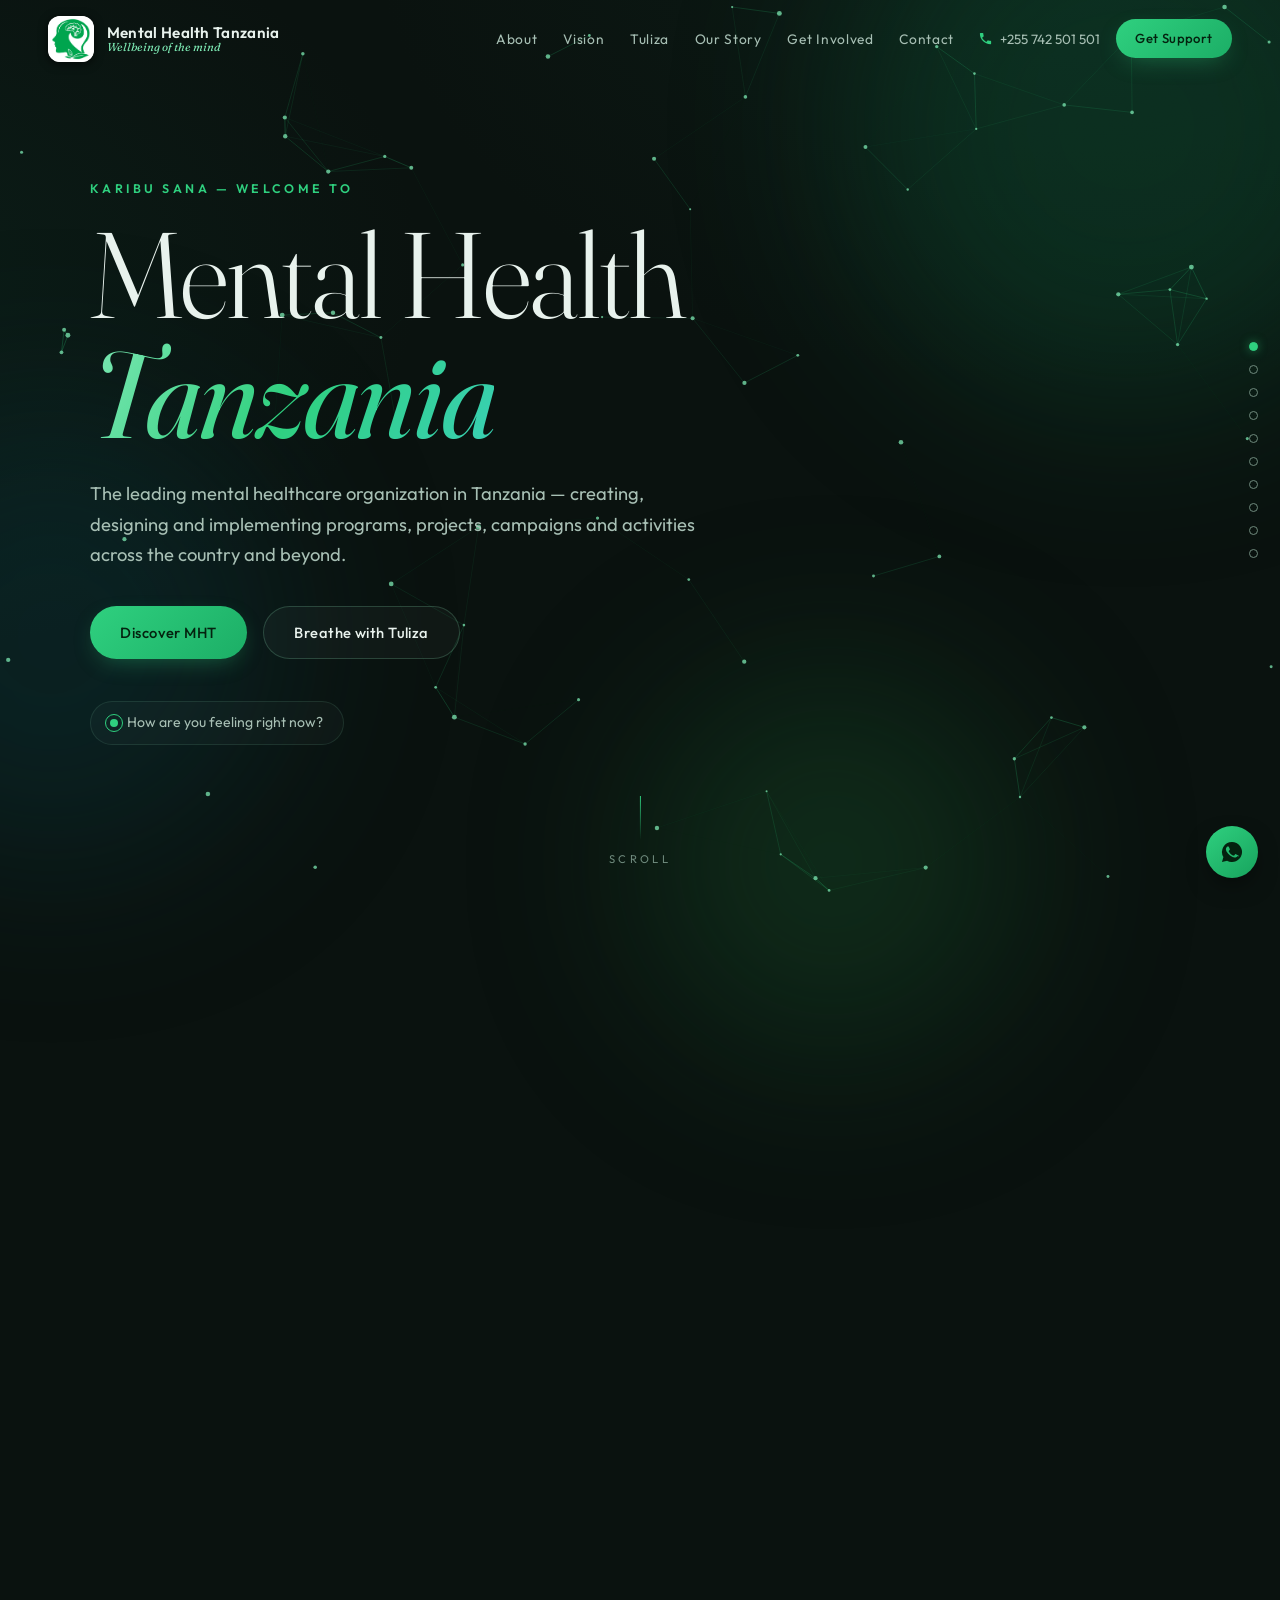
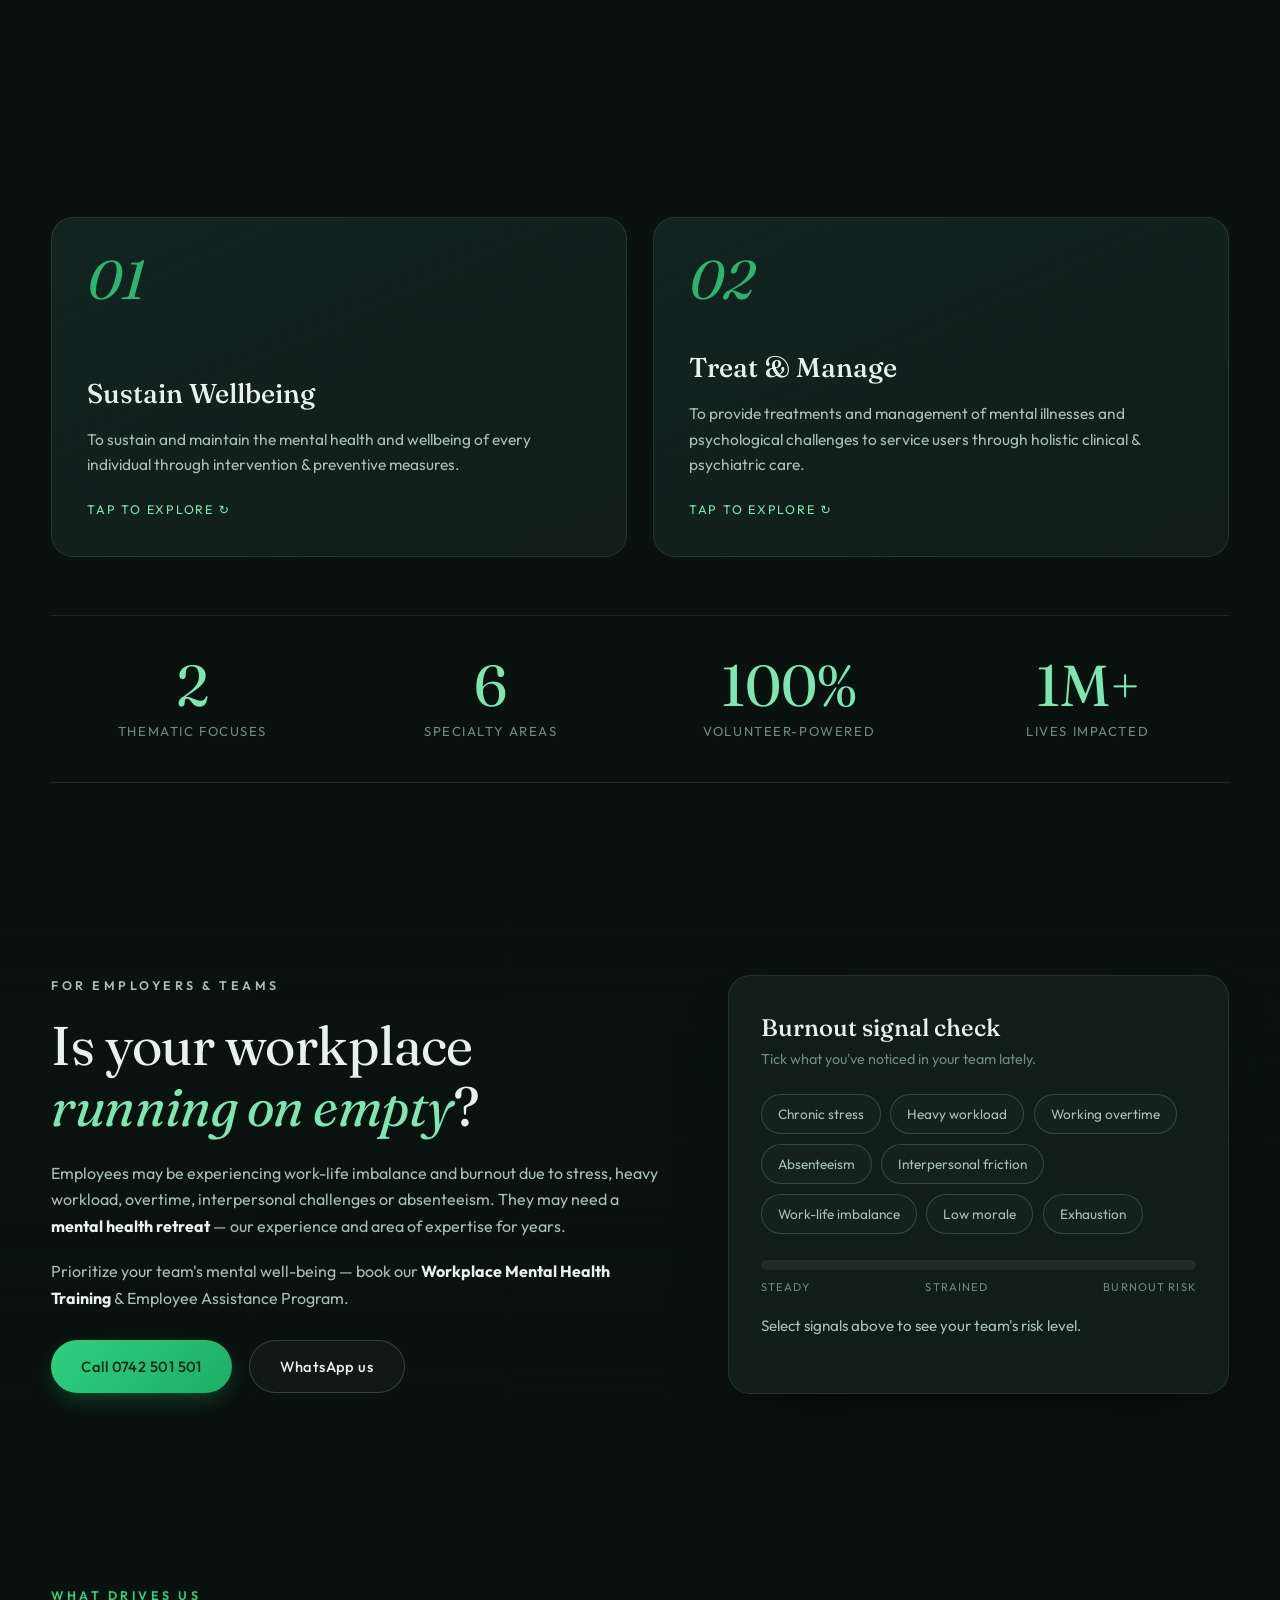
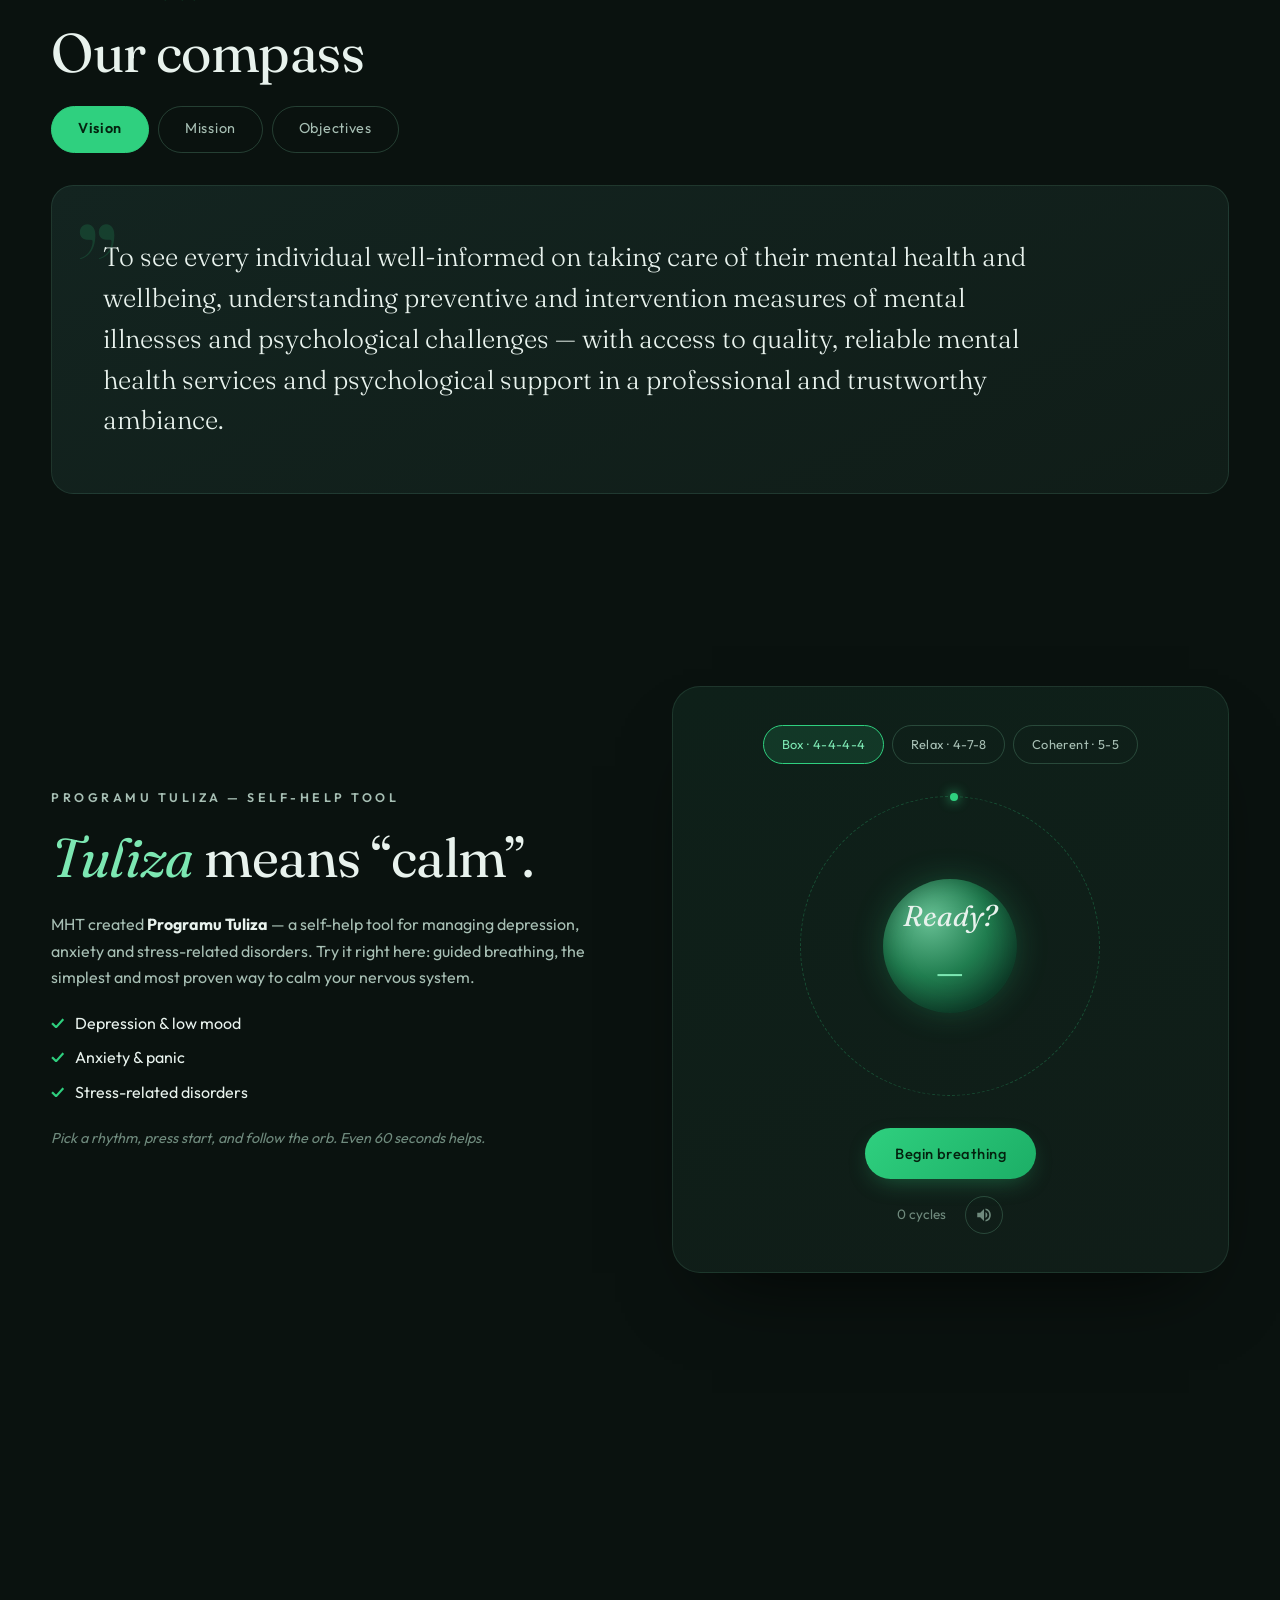
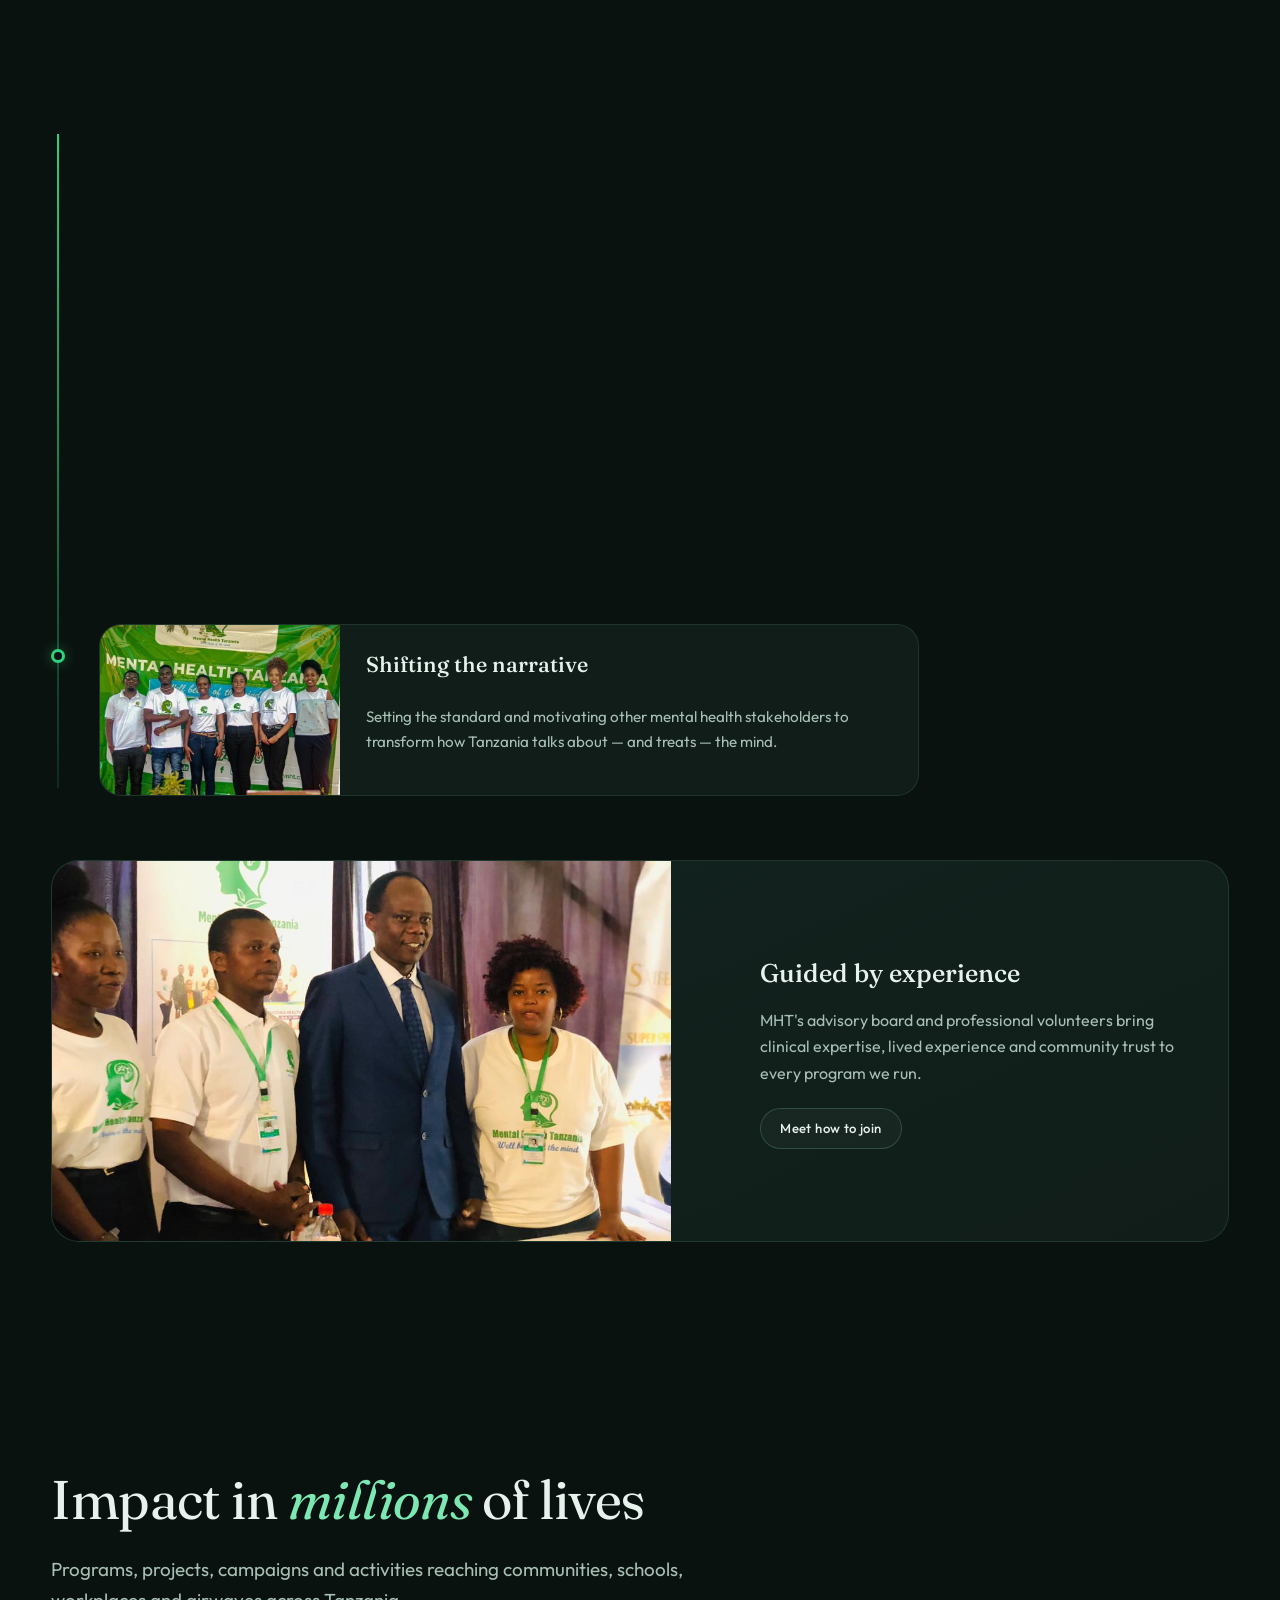
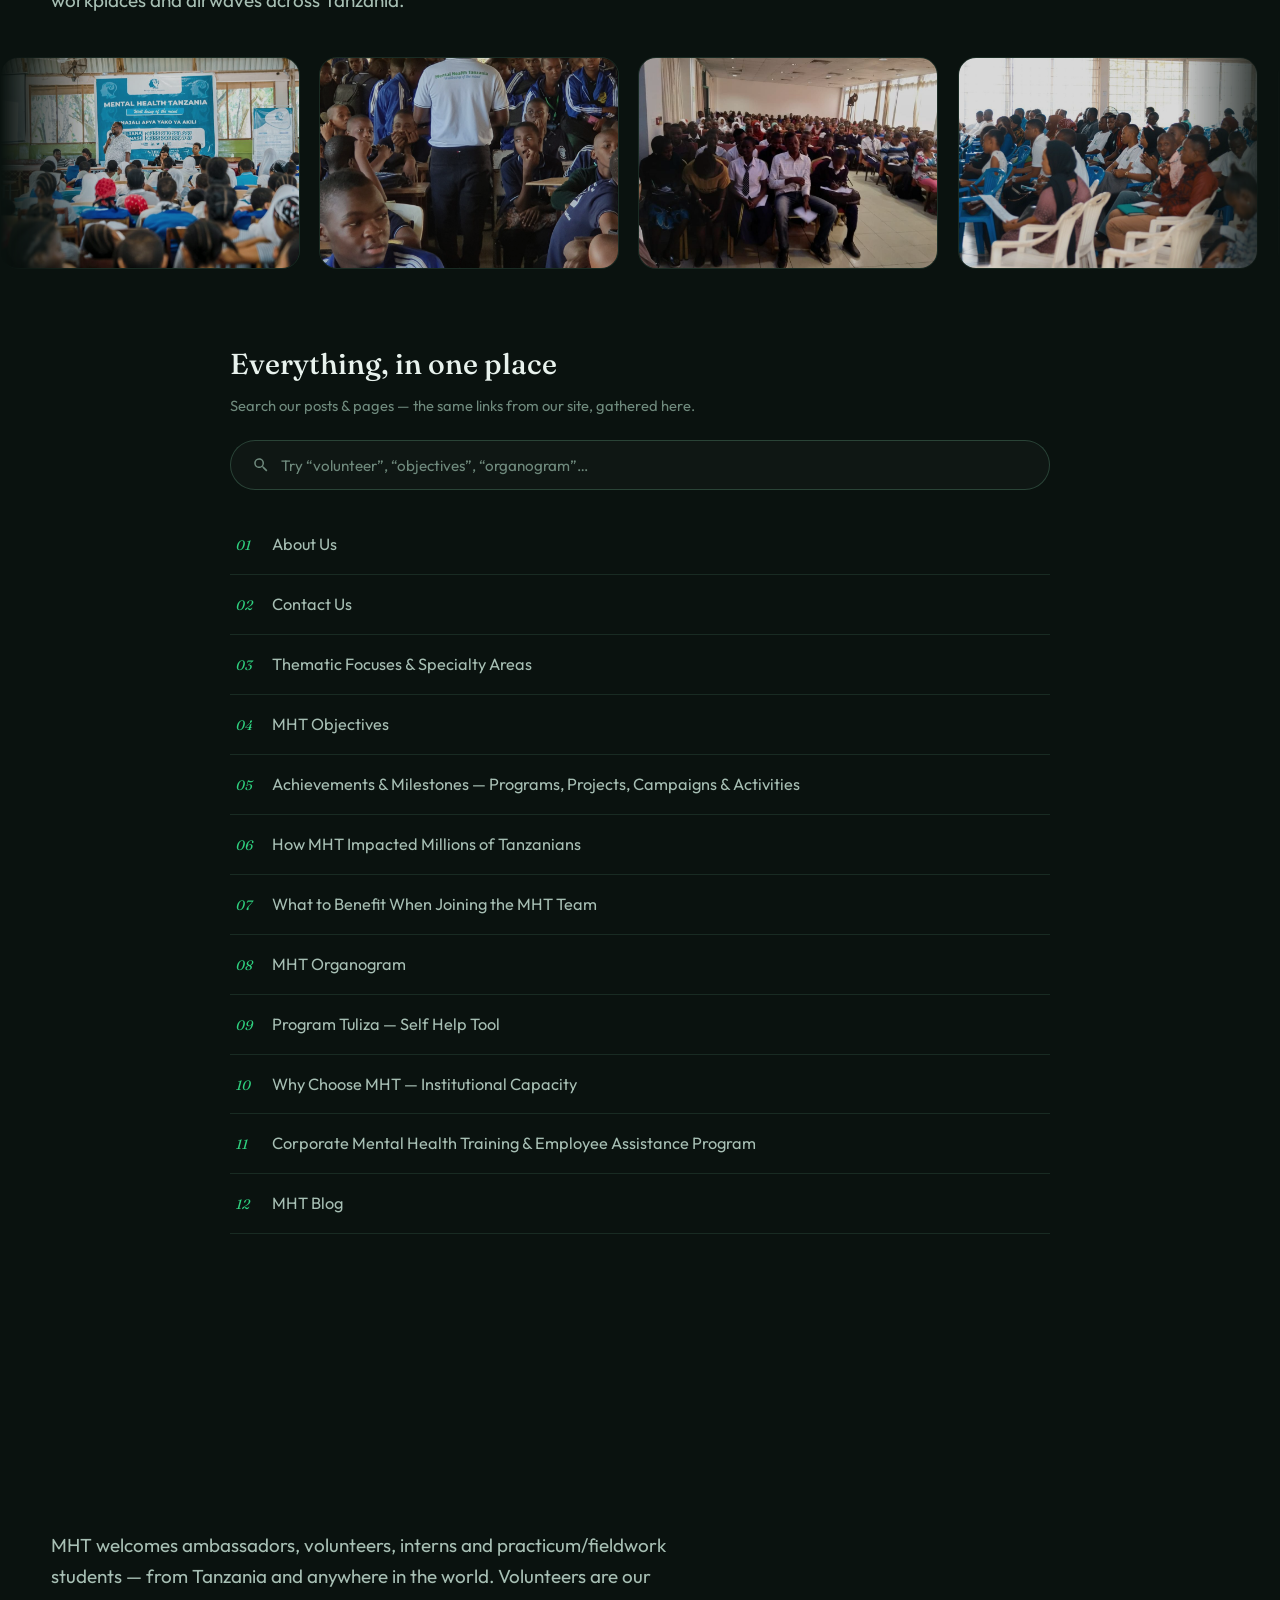
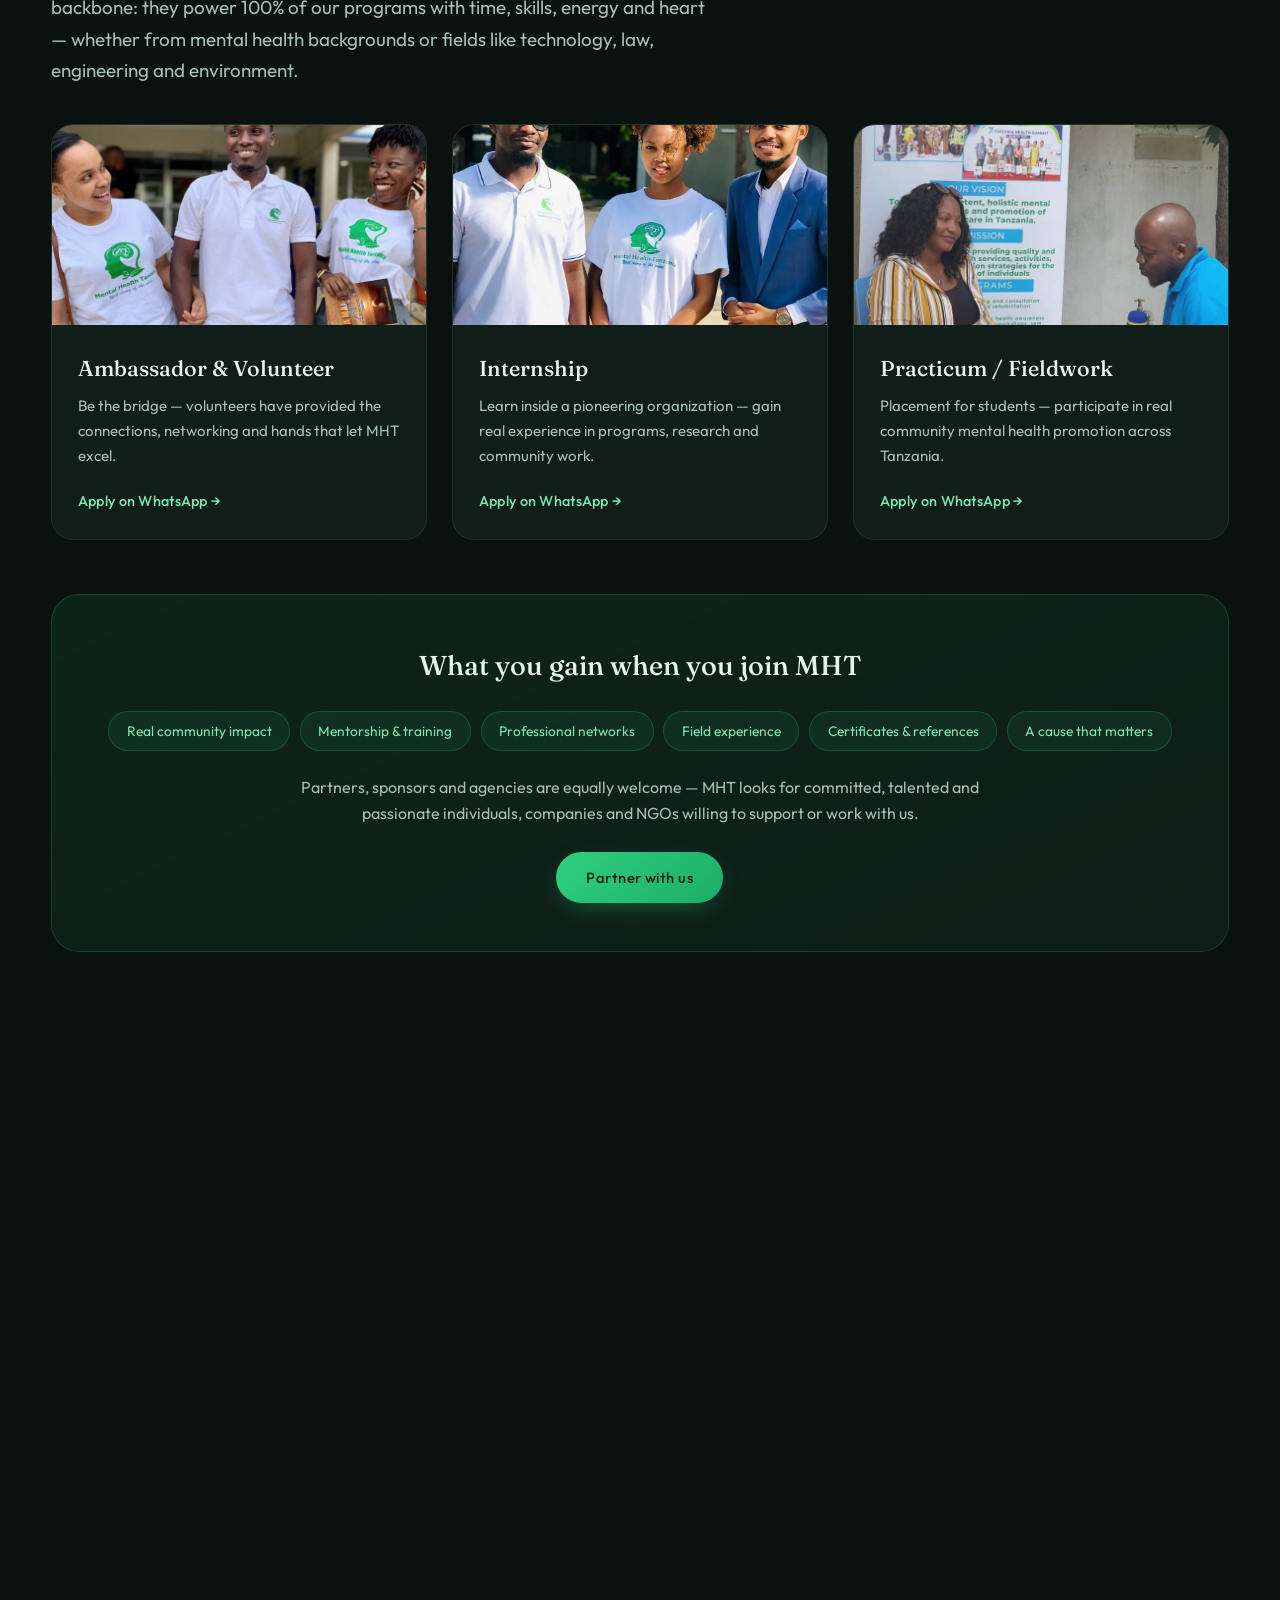
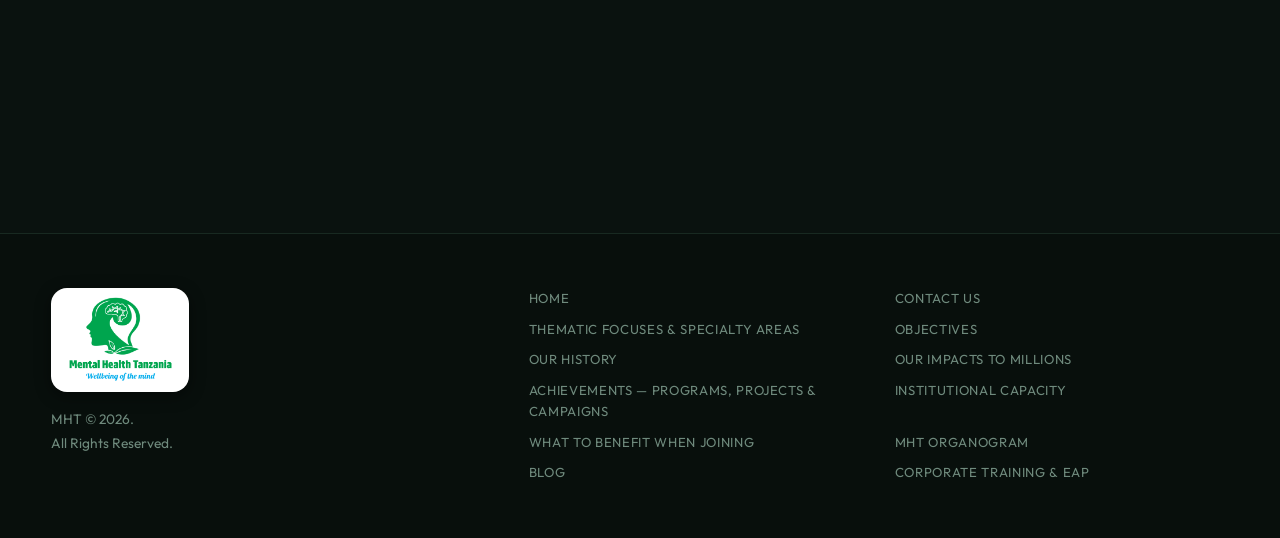
==== index.html @ eae08110 "Interactive remake of Mental Health Tanzania website Rebuilt from the mht.care homepage PDF as a dar" ====
<!DOCTYPE html>
<html lang="en">
<head>
<meta charset="UTF-8" />
<meta name="viewport" content="width=device-width, initial-scale=1.0" />
<title>Mental Health Tanzania — Wellbeing of the Mind</title>
<meta name="description" content="Mental Health Tanzania (MHT) — the leading mental healthcare organization in Tanzania. Advocacy, psychoeducation, clinical & tele-mental health services, and Programu Tuliza." />
<link rel="icon" type="image/png" href="assets/logo-dark.png" />
<link rel="preconnect" href="https://fonts.googleapis.com" />
<link rel="preconnect" href="https://fonts.gstatic.com" crossorigin />
<link href="https://fonts.googleapis.com/css2?family=Fraunces:ital,opsz,wght@0,9..144,300;0,9..144,400;0,9..144,500;0,9..144,600;1,9..144,400&family=Outfit:wght@300;400;500;600;700&display=swap" rel="stylesheet" />
<link rel="stylesheet" href="styles.css" />
</head>
<body>

<!-- ambient background -->
<div class="ambient" aria-hidden="true">
  <div class="blob b1"></div>
  <div class="blob b2"></div>
  <div class="blob b3"></div>
  <div class="grain"></div>
</div>

<!-- scroll progress -->
<div class="progress-rail" aria-hidden="true"><span id="progressBar"></span></div>

<!-- journey dots -->
<nav class="journey" aria-label="Section journey">
  <a href="#home" data-label="Home"></a>
  <a href="#feel" data-label="Check in"></a>
  <a href="#about" data-label="Who we are"></a>
  <a href="#workplace" data-label="Workplace"></a>
  <a href="#vmo" data-label="Vision"></a>
  <a href="#tuliza" data-label="Tuliza"></a>
  <a href="#story" data-label="Our story"></a>
  <a href="#impact" data-label="Impact"></a>
  <a href="#join" data-label="Join us"></a>
  <a href="#contact" data-label="Contact"></a>
</nav>

<!-- header -->
<header class="site-head" id="siteHead">
  <a class="brand" href="#home" aria-label="Mental Health Tanzania home">
    <img class="logo-badge" src="assets/logo-icon.png" alt="Mental Health Tanzania logo" />
    <span class="brand-txt">
      <strong>Mental Health Tanzania</strong>
      <em>Wellbeing of the mind</em>
    </span>
  </a>
  <nav class="main-nav" id="mainNav">
    <a href="#about">About</a>
    <a href="#vmo">Vision</a>
    <a href="#tuliza">Tuliza</a>
    <a href="#story">Our Story</a>
    <a href="#join">Get Involved</a>
    <a href="#contact">Contact</a>
  </nav>
  <div class="head-ctas">
    <a class="head-phone" href="tel:+255742501501">
      <svg viewBox="0 0 24 24"><path d="M6.6 10.8c1.4 2.8 3.8 5.1 6.6 6.6l2.2-2.2c.3-.3.7-.4 1-.2 1.1.4 2.3.6 3.6.6.6 0 1 .4 1 1V20c0 .6-.4 1-1 1C10.6 21 3 13.4 3 4c0-.6.4-1 1-1h3.5c.6 0 1 .4 1 1 0 1.2.2 2.4.6 3.6.1.3 0 .7-.2 1l-2.3 2.2z"/></svg>
      +255 742 501 501
    </a>
    <a class="btn btn-solid btn-sm" href="#contact">Get Support</a>
    <button class="burger" id="burger" aria-label="Menu" aria-expanded="false"><span></span><span></span><span></span></button>
  </div>
</header>

<main id="main">

<!-- ============ HERO ============ -->
<section class="hero" id="home">
  <canvas id="neuro" aria-hidden="true"></canvas>
  <div class="hero-inner">
    <p class="eyebrow reveal">Karibu sana — welcome to</p>
    <h1 class="hero-title">
      <span class="line"><span>Mental Health</span></span>
      <span class="line"><span class="accent">Tanzania</span></span>
    </h1>
    <p class="hero-sub reveal">The leading mental healthcare organization in Tanzania — creating, designing
      and implementing programs, projects, campaigns and activities across the country and beyond.</p>
    <div class="hero-ctas reveal">
      <a href="#about" class="btn btn-solid" data-magnet>Discover MHT</a>
      <a href="#tuliza" class="btn btn-ghost" data-magnet>Breathe with Tuliza</a>
    </div>
    <a class="mood-prompt reveal" href="#feel">
      <span class="pulse-dot"></span> How are you feeling right now?
    </a>
  </div>
  <div class="hero-scroll" aria-hidden="true"><span></span>scroll</div>
</section>

<!-- ============ MOOD CHECK-IN ============ -->
<section class="feel" id="feel">
  <div class="wrap">
    <div class="feel-card reveal">
      <div class="feel-head">
        <h2 class="h-serif">A moment for <em>you</em></h2>
        <p>Before you explore — check in with yourself. It takes five seconds.</p>
      </div>
      <div class="moods" id="moods" role="group" aria-label="How are you feeling?">
        <button class="mood" data-mood="calm"      data-msg="Beautiful. Savour it — calm is worth noticing."><i>◍</i><span>Calm</span></button>
        <button class="mood" data-mood="hopeful"   data-msg="Hold onto that. Hope is a powerful medicine."><i>☀</i><span>Hopeful</span></button>
        <button class="mood" data-mood="tired"     data-msg="Rest is not a luxury. Be gentle with yourself today."><i>☾</i><span>Tired</span></button>
        <button class="mood" data-mood="anxious"   data-msg="That's okay. Try a slow breath with Tuliza below — it genuinely helps."><i>〜</i><span>Anxious</span></button>
        <button class="mood" data-mood="stressed"  data-msg="You carry a lot. A one-minute Tuliza pause can lighten it."><i>⚡</i><span>Stressed</span></button>
        <button class="mood" data-mood="low"       data-msg="We're sorry it's heavy. You're not alone — MHT is a phone call away."><i>☂</i><span>Low</span></button>
      </div>
      <div class="feel-out" id="feelOut" aria-live="polite">
        <p class="feel-msg" id="feelMsg">Choose a word above that fits this moment.</p>
        <a href="#tuliza" class="btn btn-solid btn-sm hidden" id="feelBreathe">Begin a one-minute Tuliza breath</a>
        <a href="tel:+255742501501" class="btn btn-ghost btn-sm hidden" id="feelCall">Talk to someone now</a>
      </div>
    </div>
  </div>
</section>

<!-- ============ ABOUT / THEMATIC FOCUS ============ -->
<section class="about" id="about">
  <div class="wrap">
    <p class="eyebrow reveal">Who we are</p>
    <h2 class="h-serif reveal">What exactly is <em>MHT</em> all about?</h2>
    <p class="lead reveal">MHT is the leading mental healthcare organization in Tanzania for creating, designing and
      implementing programs, projects, campaigns and activities across the country and beyond — built on
      <strong>two thematic focuses</strong> and <strong>six specialty areas</strong>.</p>

    <div class="focus-grid">
      <article class="focus-card reveal" data-flip>
        <div class="fc-face fc-front">
          <span class="fc-num">01</span>
          <h3>Sustain Wellbeing</h3>
          <p>To sustain and maintain the mental health and wellbeing of every individual through
            intervention &amp; preventive measures.</p>
          <span class="fc-more">Tap to explore ↻</span>
        </div>
        <div class="fc-face fc-back">
          <h4>Prevention &amp; Promotion</h4>
          <ul>
            <li>Psychoeducation</li>
            <li>Mental health awareness &amp; advocacy</li>
            <li>Training &amp; mentorship</li>
            <li>Community psychological &amp; psychosocial support</li>
            <li>Mental health research</li>
          </ul>
        </div>
      </article>

      <article class="focus-card reveal" data-flip>
        <div class="fc-face fc-front">
          <span class="fc-num">02</span>
          <h3>Treat &amp; Manage</h3>
          <p>To provide treatments and management of mental illnesses and psychological challenges to
            service users through holistic clinical &amp; psychiatric care.</p>
          <span class="fc-more">Tap to explore ↻</span>
        </div>
        <div class="fc-face fc-back">
          <h4>Clinical &amp; Psychiatric Services</h4>
          <ul>
            <li>Screening, assessments &amp; diagnosis</li>
            <li>Psychotherapy</li>
            <li>Counselling &amp; guidance</li>
            <li>Tele-Mental Health Services</li>
          </ul>
        </div>
      </article>
    </div>

    <div class="stats reveal">
      <div class="stat"><span class="stat-n" data-count="2">0</span><span class="stat-l">Thematic focuses</span></div>
      <div class="stat"><span class="stat-n" data-count="6">0</span><span class="stat-l">Specialty areas</span></div>
      <div class="stat"><span class="stat-n" data-count="100" data-suffix="%">0</span><span class="stat-l">Volunteer-powered</span></div>
      <div class="stat"><span class="stat-n" data-count="1000000" data-compact="1">0</span><span class="stat-l">Lives impacted</span></div>
    </div>
  </div>
</section>

<!-- ============ WORKPLACE / BURNOUT CHECKER ============ -->
<section class="workplace" id="workplace">
  <div class="wrap">
    <div class="wp-grid">
      <div class="wp-copy">
        <p class="eyebrow reveal">For employers &amp; teams</p>
        <h2 class="h-serif reveal">Is your workplace <em>running on empty</em>?</h2>
        <p class="reveal">Employees may be experiencing work-life imbalance and burnout due to stress, heavy
          workload, overtime, interpersonal challenges or absenteeism. They may need a
          <strong>mental health retreat</strong> — our experience and area of expertise for years.</p>
        <p class="reveal">Prioritize your team's mental well-being — book our
          <strong>Workplace Mental Health Training</strong> &amp; Employee Assistance Program.</p>
        <div class="reveal wp-ctas">
          <a class="btn btn-solid" href="tel:+255742501501" data-magnet>Call 0742 501 501</a>
          <a class="btn btn-ghost" href="https://wa.me/255742501501" target="_blank" rel="noopener" data-magnet>WhatsApp us</a>
        </div>
      </div>

      <div class="wp-tool reveal">
        <h3>Burnout signal check</h3>
        <p class="wp-tool-sub">Tick what you've noticed in your team lately.</p>
        <div class="signals" id="signals">
          <button data-w="2">Chronic stress</button>
          <button data-w="2">Heavy workload</button>
          <button data-w="2">Working overtime</button>
          <button data-w="1">Absenteeism</button>
          <button data-w="1">Interpersonal friction</button>
          <button data-w="2">Work-life imbalance</button>
          <button data-w="1">Low morale</button>
          <button data-w="1">Exhaustion</button>
        </div>
        <div class="gauge">
          <div class="gauge-track"><div class="gauge-fill" id="gaugeFill"></div></div>
          <div class="gauge-labels"><span>Steady</span><span>Strained</span><span>Burnout risk</span></div>
        </div>
        <p class="gauge-out" id="gaugeOut">Select signals above to see your team's risk level.</p>
      </div>
    </div>
  </div>
</section>

<!-- ============ VISION / MISSION / OBJECTIVES ============ -->
<section class="vmo" id="vmo">
  <div class="wrap">
    <p class="eyebrow reveal">What drives us</p>
    <h2 class="h-serif reveal">Our compass</h2>
    <div class="vmo-tabs reveal" role="tablist" aria-label="Vision Mission Objectives">
      <button class="vmo-tab active" role="tab" aria-selected="true" data-tab="vision">Vision</button>
      <button class="vmo-tab" role="tab" aria-selected="false" data-tab="mission">Mission</button>
      <button class="vmo-tab" role="tab" aria-selected="false" data-tab="objectives">Objectives</button>
    </div>
    <div class="vmo-stage reveal">
      <div class="vmo-panel active" id="panel-vision" role="tabpanel">
        <span class="vmo-mark">”</span>
        <p>To see every individual well-informed on taking care of their mental health and wellbeing,
          understanding preventive and intervention measures of mental illnesses and psychological
          challenges — with access to quality, reliable mental health services and psychological support
          in a professional and trustworthy ambiance.</p>
      </div>
      <div class="vmo-panel" id="panel-mission" role="tabpanel" hidden>
        <span class="vmo-mark">”</span>
        <p>To sustain mental health and wellbeing of individuals through intervention and preventive
          measures — psychoeducation, mental health awareness, community psychological &amp; psychosocial
          support, research programs, training, advocating, promoting and supporting mental healthcare
          systems — while addressing mental illnesses through clinical and psychiatric services.</p>
      </div>
      <div class="vmo-panel" id="panel-objectives" role="tabpanel" hidden>
        <span class="vmo-mark">”</span>
        <p>We're always aiming at impact: advancing psychoeducation and awareness, building capacity through
          training and mentorship, expanding community psychosocial support, driving mental health
          research, and delivering screening, psychotherapy, counselling and Tele-Mental Health services
          to every Tanzanian who needs them.</p>
      </div>
    </div>
  </div>
</section>

<!-- ============ PROGRAM TULIZA ============ -->
<section class="tuliza" id="tuliza">
  <div class="wrap">
    <div class="tz-grid">
      <div class="tz-copy">
        <p class="eyebrow reveal">Programu Tuliza — self-help tool</p>
        <h2 class="h-serif reveal"><em>Tuliza</em> means “calm”.</h2>
        <p class="reveal">MHT created <strong>Programu Tuliza</strong> — a self-help tool for managing depression,
          anxiety and stress-related disorders. Try it right here: guided breathing, the simplest and most
          proven way to calm your nervous system.</p>
        <ul class="tz-points reveal">
          <li>Depression &amp; low mood</li>
          <li>Anxiety &amp; panic</li>
          <li>Stress-related disorders</li>
        </ul>
        <p class="tz-note reveal">Pick a rhythm, press start, and follow the orb. Even 60 seconds helps.</p>
      </div>

      <div class="tz-tool reveal" id="tzTool">
        <div class="tz-techniques" role="group" aria-label="Breathing technique">
          <button class="tz-tech active" data-tech="box"      data-seq="4,4,4,4" data-labels="Inhale,Hold,Exhale,Hold">Box · 4-4-4-4</button>
          <button class="tz-tech" data-tech="relax"   data-seq="4,7,8"   data-labels="Inhale,Hold,Exhale">Relax · 4-7-8</button>
          <button class="tz-tech" data-tech="coherent" data-seq="5,5"     data-labels="Inhale,Exhale">Coherent · 5-5</button>
        </div>
        <div class="tz-stage">
          <div class="tz-orb-wrap">
            <div class="tz-ring"></div>
            <div class="tz-orb" id="tzOrb"></div>
            <div class="tz-center">
              <span class="tz-phase" id="tzPhase">Ready?</span>
              <span class="tz-count" id="tzCount">—</span>
            </div>
          </div>
        </div>
        <div class="tz-controls">
          <button class="btn btn-solid" id="tzToggle">Begin breathing</button>
          <div class="tz-meta">
            <span id="tzCycles">0 cycles</span>
            <button class="tz-sound" id="tzSound" aria-pressed="false" title="Soft chime">
              <svg viewBox="0 0 24 24" class="snd-off"><path d="M3 9v6h4l5 5V4L7 9H3zm13.5 3a4.5 4.5 0 0 0-2.5-4v8a4.5 4.5 0 0 0 2.5-4zM14 3.2v2.1a7 7 0 0 1 0 13.4v2.1a9 9 0 0 0 0-17.6z"/></svg>
            </button>
          </div>
        </div>
      </div>
    </div>
  </div>
</section>

<!-- ============ STORY / TIMELINE ============ -->
<section class="story" id="story">
  <div class="wrap">
    <p class="eyebrow reveal">Our history</p>
    <h2 class="h-serif reveal">The success story of <em>MHT</em></h2>
    <p class="lead reveal">Pioneering the advocacy for transformation of mental healthcare in Tanzania —
      proudly one of the first and longest-standing mental health organizations in the country.</p>

    <div class="timeline" id="timeline">
      <div class="tl-item reveal">
        <div class="tl-dot"></div>
        <div class="tl-card">
          <img src="assets/advocacy-podium.jpg" alt="MHT advocate speaking at a podium" loading="lazy" />
          <h3>Frontline advocacy</h3>
          <p>Serving as a leading advocate — a frontline organization — for revolutionizing mental health
            services across the country.</p>
        </div>
      </div>
      <div class="tl-item reveal">
        <div class="tl-dot"></div>
        <div class="tl-card">
          <img src="assets/press.jpg" alt="MHT press interview with media microphones" loading="lazy" />
          <h3>A national voice</h3>
          <p>Inspiring, influencing and acting as a role model to hundreds of agencies, NGOs, government
            bodies and hundreds of thousands of individuals championing mental health advocacy.</p>
        </div>
      </div>
      <div class="tl-item reveal">
        <div class="tl-dot"></div>
        <div class="tl-card">
          <img src="assets/team-banner.jpg" alt="MHT team posing in front of a Mental Health Tanzania banner" loading="lazy" />
          <h3>Shifting the narrative</h3>
          <p>Setting the standard and motivating other mental health stakeholders to transform how Tanzania
            talks about — and treats — the mind.</p>
        </div>
      </div>
    </div>

    <div class="board reveal">
      <img src="assets/board-meeting.jpg" alt="Advisory board members at Mental Health Tanzania" loading="lazy" />
      <div>
        <h3>Guided by experience</h3>
        <p>MHT's advisory board and professional volunteers bring clinical expertise, lived experience and
          community trust to every program we run.</p>
        <a href="#join" class="btn btn-ghost btn-sm">Meet how to join</a>
      </div>
    </div>
  </div>
</section>

<!-- ============ IMPACT GALLERY ============ -->
<section class="impact" id="impact">
  <div class="wrap">
    <p class="eyebrow reveal">Achievements &amp; milestones</p>
    <h2 class="h-serif reveal">Impact in <em>millions</em> of lives</h2>
    <p class="lead reveal">Programs, projects, campaigns and activities reaching communities, schools,
      workplaces and airwaves across Tanzania.</p>
  </div>
  <div class="marquee reveal" aria-label="MHT impact photo reel">
    <div class="marquee-track" id="marqueeTrack">
      <figure><img src="assets/community.jpg" alt="Community mental health session" loading="lazy"></figure>
      <figure><img src="assets/school-session.jpg" alt="School outreach session" loading="lazy"></figure>
      <figure><img src="assets/audience.jpg" alt="Large conference audience" loading="lazy"></figure>
      <figure><img src="assets/hall-session.jpg" alt="Community hall workshop" loading="lazy"></figure>
      <figure><img src="assets/tunajali.jpg" alt="Tunajali afya yako ya akili campaign team" loading="lazy"></figure>
      <figure><img src="assets/training-class.jpg" alt="Mental health training class" loading="lazy"></figure>
      <figure><img src="assets/podcast.jpg" alt="MHT radio podcast recording" loading="lazy"></figure>
      <figure><img src="assets/group-outdoors.jpg" alt="MHT volunteers group photo outdoors" loading="lazy"></figure>
      <figure><img src="assets/expo.jpg" alt="MHT awareness expo table" loading="lazy"></figure>
      <figure><img src="assets/conference.jpg" alt="Mental Health Tanzania conference" loading="lazy"></figure>
    </div>
  </div>

  <div class="wrap posts-wrap">
    <h3 class="posts-title reveal">Everything, in one place</h3>
    <p class="posts-sub reveal">Search our posts &amp; pages — the same links from our site, gathered here.</p>
    <div class="posts-search reveal">
      <svg viewBox="0 0 24 24"><path d="M15.5 14h-.8l-.3-.3a6.5 6.5 0 1 0-.7.7l.3.3v.8l5 5 1.5-1.5-5-5zm-6 0a4.5 4.5 0 1 1 0-9 4.5 4.5 0 0 1 0 9z"/></svg>
      <input type="search" id="postSearch" placeholder="Try “volunteer”, “objectives”, “organogram”…" aria-label="Search posts" />
    </div>
    <ul class="posts" id="posts">
      <li><a href="https://mht.care" target="_blank" rel="noopener"><span>01</span>About Us</a></li>
      <li><a href="#contact"><span>02</span>Contact Us</a></li>
      <li><a href="#about"><span>03</span>Thematic Focuses &amp; Specialty Areas</a></li>
      <li><a href="#vmo"><span>04</span>MHT Objectives</a></li>
      <li><a href="#impact"><span>05</span>Achievements &amp; Milestones — Programs, Projects, Campaigns &amp; Activities</a></li>
      <li><a href="#impact"><span>06</span>How MHT Impacted Millions of Tanzanians</a></li>
      <li><a href="#join"><span>07</span>What to Benefit When Joining the MHT Team</a></li>
      <li><a href="https://mht.care" target="_blank" rel="noopener"><span>08</span>MHT Organogram</a></li>
      <li><a href="#tuliza"><span>09</span>Program Tuliza — Self Help Tool</a></li>
      <li><a href="#join"><span>10</span>Why Choose MHT — Institutional Capacity</a></li>
      <li><a href="https://mht.care" target="_blank" rel="noopener"><span>11</span>Corporate Mental Health Training &amp; Employee Assistance Program</a></li>
      <li><a href="https://mht.care" target="_blank" rel="noopener"><span>12</span>MHT Blog</a></li>
    </ul>
    <p class="posts-empty hidden" id="postsEmpty">Nothing found — try another word.</p>
  </div>
</section>

<!-- ============ GET INVOLVED ============ -->
<section class="join" id="join">
  <div class="wrap">
    <p class="eyebrow reveal">Karibu sana — you are most welcome</p>
    <h2 class="h-serif reveal">Be part of the <em>team</em></h2>
    <p class="lead reveal">MHT welcomes ambassadors, volunteers, interns and practicum/fieldwork students — from
      Tanzania and anywhere in the world. Volunteers are our backbone: they power 100% of our programs with
      time, skills, energy and heart — whether from mental health backgrounds or fields like technology,
      law, engineering and environment.</p>

    <div class="join-grid">
      <article class="join-card reveal" data-tilt>
        <div class="jc-img"><img src="assets/volunteers.jpg" alt="MHT ambassadors smiling together" loading="lazy"></div>
        <div class="jc-body">
          <h3>Ambassador &amp; Volunteer</h3>
          <p>Be the bridge — volunteers have provided the connections, networking and hands that let MHT excel.</p>
          <a href="https://wa.me/255742501501?text=I%20would%20like%20to%20volunteer%20with%20MHT" target="_blank" rel="noopener" class="jc-link">Apply on WhatsApp →</a>
        </div>
      </article>
      <article class="join-card reveal" data-tilt>
        <div class="jc-img"><img src="assets/ambassadors.jpg" alt="Young MHT ambassadors" loading="lazy"></div>
        <div class="jc-body">
          <h3>Internship</h3>
          <p>Learn inside a pioneering organization — gain real experience in programs, research and community work.</p>
          <a href="https://wa.me/255742501501?text=I%20am%20interested%20in%20an%20MHT%20internship" target="_blank" rel="noopener" class="jc-link">Apply on WhatsApp →</a>
        </div>
      </article>
      <article class="join-card reveal" data-tilt>
        <div class="jc-img"><img src="assets/counselling.jpg" alt="MHT staff member in a counselling conversation" loading="lazy"></div>
        <div class="jc-body">
          <h3>Practicum / Fieldwork</h3>
          <p>Placement for students — participate in real community mental health promotion across Tanzania.</p>
          <a href="https://wa.me/255742501501?text=I%20am%20interested%20in%20practicum%20at%20MHT" target="_blank" rel="noopener" class="jc-link">Apply on WhatsApp →</a>
        </div>
      </article>
    </div>

    <div class="benefits reveal">
      <h3>What you gain when you join MHT</h3>
      <div class="benefit-chips">
        <span>Real community impact</span><span>Mentorship &amp; training</span><span>Professional networks</span>
        <span>Field experience</span><span>Certificates &amp; references</span><span>A cause that matters</span>
      </div>
      <p>Partners, sponsors and agencies are equally welcome — MHT looks for committed, talented and
        passionate individuals, companies and NGOs willing to support or work with us.</p>
      <a class="btn btn-solid" href="#contact" data-magnet>Partner with us</a>
    </div>

    <div class="wa-channel reveal">
      <img src="assets/whatsapp-channel.png" alt="WhatsApp Channel" />
      <div>
        <h3>Daily updates, in your pocket</h3>
        <p>Follow the MHT WhatsApp Channel for daily mental health updates.</p>
      </div>
      <a class="btn btn-solid btn-sm" href="https://whatsapp.com/channel/0029VaD60Ak4tRrpOGF8Vu2J" target="_blank" rel="noopener">Follow channel</a>
    </div>
  </div>
</section>

<!-- ============ CONTACT ============ -->
<section class="contact" id="contact">
  <div class="wrap">
    <p class="eyebrow reveal">We are listening</p>
    <h2 class="h-serif reveal">Reach out — <em>tunajali</em></h2>
    <p class="lead reveal">“Tunajali afya yako ya akili” — we care about your mental health.
      Call, text or WhatsApp us any time.</p>
    <div class="contact-grid">
      <a class="contact-card reveal" href="tel:+255742501501" data-tilt>
        <span class="cc-label">Call / Text / WhatsApp</span>
        <span class="cc-num">+255 742 501 501</span>
      </a>
      <a class="contact-card reveal" href="tel:+255683551117" data-tilt>
        <span class="cc-label">Call / Text / WhatsApp</span>
        <span class="cc-num">+255 683 551 117</span>
      </a>
      <a class="contact-card reveal" href="tel:+255746779787" data-tilt>
        <span class="cc-label">Call / Text / WhatsApp</span>
        <span class="cc-num">+255 746 779 787</span>
      </a>
      <a class="contact-card whatsapp reveal" href="https://wa.me/255742501501" target="_blank" rel="noopener" data-tilt>
        <span class="cc-label">Fastest reply</span>
        <span class="cc-num">Click to WhatsApp →</span>
      </a>
    </div>
    <div class="socials reveal">
      <a href="https://mht.care" target="_blank" rel="noopener" aria-label="X / Twitter"><svg viewBox="0 0 24 24"><path d="M18.9 2H22l-6.8 7.8L23 22h-6.3l-4.9-6.4L6.2 22H3l7.3-8.3L2.4 2h6.4l4.4 5.9L18.9 2zm-1.1 18h1.7L7.1 3.9H5.3L17.8 20z"/></svg></a>
      <a href="https://mht.care" target="_blank" rel="noopener" aria-label="Instagram"><svg viewBox="0 0 24 24"><path d="M12 2.2c3.2 0 3.6 0 4.9.1 3.3.1 4.8 1.7 4.9 4.9.1 1.3.1 1.6.1 4.8s0 3.6-.1 4.8c-.1 3.2-1.7 4.8-4.9 4.9-1.3.1-1.6.1-4.9.1-3.2 0-3.6 0-4.8-.1-3.3-.1-4.8-1.7-4.9-4.9-.1-1.3-.1-1.6-.1-4.8s0-3.6.1-4.8C2.4 4 4 2.4 7.2 2.3 8.4 2.2 8.8 2.2 12 2.2zm0 3.6a6.2 6.2 0 1 0 0 12.4 6.2 6.2 0 0 0 0-12.4zm0 10.2a4 4 0 1 1 0-8 4 4 0 0 1 0 8zm6.4-10.5a1.4 1.4 0 1 0 0-2.9 1.4 1.4 0 0 0 0 2.9z"/></svg></a>
      <a href="https://mht.care" target="_blank" rel="noopener" aria-label="Facebook"><svg viewBox="0 0 24 24"><path d="M22 12a10 10 0 1 0-11.6 9.9v-7H7.9V12h2.5V9.8c0-2.5 1.5-3.9 3.8-3.9 1.1 0 2.2.2 2.2.2v2.5h-1.3c-1.2 0-1.6.8-1.6 1.6V12h2.8l-.4 2.9h-2.4v7A10 10 0 0 0 22 12z"/></svg></a>
      <a href="https://mht.care" target="_blank" rel="noopener" aria-label="LinkedIn"><svg viewBox="0 0 24 24"><path d="M20.4 20.4h-3.5v-5.6c0-1.3 0-3-1.8-3s-2.1 1.4-2.1 2.9v5.7H9.4V9h3.4v1.6h.1c.5-.9 1.6-1.8 3.3-1.8 3.6 0 4.2 2.3 4.2 5.4v6.2zM5.3 7.4a2 2 0 1 1 0-4.2 2 2 0 0 1 0 4.2zM7.1 20.4H3.6V9h3.5v11.4z"/></svg></a>
      <a href="https://mht.care" target="_blank" rel="noopener" aria-label="YouTube"><svg viewBox="0 0 24 24"><path d="M23 12s0-3.8-.5-5.6c-.3-1-1.1-1.8-2.1-2C18.6 4 12 4 12 4s-6.6 0-8.4.4c-1 .2-1.8 1-2.1 2C1 8.2 1 12 1 12s0 3.8.5 5.6c.3 1 1.1 1.8 2.1 2 1.8.4 8.4.4 8.4.4s6.6 0 8.4-.4c1-.2 1.8-1 2.1-2 .5-1.8.5-5.6.5-5.6zM9.8 15.5v-7l6 3.5-6 3.5z"/></svg></a>
      <a href="https://whatsapp.com/channel/0029VaD60Ak4tRrpOGF8Vu2J" target="_blank" rel="noopener" aria-label="WhatsApp"><svg viewBox="0 0 24 24"><path d="M12 2a10 10 0 0 0-8.6 15.1L2 22l5.1-1.3A10 10 0 1 0 12 2zm5.5 14.1c-.2.7-1.3 1.3-1.9 1.3-.5.1-1.1.1-1.8-.1-.4-.1-1-.3-1.7-.6-2.9-1.3-4.8-4.2-5-4.4-.1-.2-1.2-1.6-1.2-3s.8-2.1 1-2.4c.3-.3.6-.4.8-.4h.6c.2 0 .4 0 .6.5l.9 2.1c.1.2.1.4 0 .6l-.4.6-.5.5c-.2.2-.3.4-.1.7.2.3.9 1.5 1.9 2.4 1.3 1.2 2.4 1.5 2.8 1.7.3.2.5.1.7-.1l1-1.2c.2-.3.4-.2.7-.1l2.1 1c.3.2.5.2.6.4 0 .1 0 .6-.2 1.2z"/></svg></a>
    </div>
  </div>
</section>

<!-- ============ FOOTER ============ -->
<footer class="site-foot">
  <div class="wrap foot-grid">
    <div class="foot-brand">
      <img class="foot-logo" src="assets/logo-light.png" alt="Mental Health Tanzania — Wellbeing of the mind" />
      <p>MHT © 2026.<br>All Rights Reserved.</p>
    </div>
    <nav class="foot-links" aria-label="Footer">
      <a href="#home">Home</a><a href="#contact">Contact Us</a><a href="#about">Thematic Focuses &amp; Specialty Areas</a>
      <a href="#vmo">Objectives</a><a href="#story">Our History</a><a href="#impact">Our Impacts to Millions</a>
      <a href="#impact">Achievements — Programs, Projects &amp; Campaigns</a><a href="#join">Institutional Capacity</a>
      <a href="#join">What to Benefit When Joining</a><a href="https://mht.care" target="_blank" rel="noopener">MHT Organogram</a>
      <a href="https://mht.care" target="_blank" rel="noopener">Blog</a><a href="#workplace">Corporate Training &amp; EAP</a>
    </nav>
  </div>
</footer>

</main>

<!-- floating actions -->
<a class="fab fab-wa" href="https://wa.me/255742501501" target="_blank" rel="noopener" aria-label="WhatsApp us">
  <svg viewBox="0 0 24 24"><path d="M12 2a10 10 0 0 0-8.6 15.1L2 22l5.1-1.3A10 10 0 1 0 12 2zm5.5 14.1c-.2.7-1.3 1.3-1.9 1.3-.5.1-1.1.1-1.8-.1-.4-.1-1-.3-1.7-.6-2.9-1.3-4.8-4.2-5-4.4-.1-.2-1.2-1.6-1.2-3s.8-2.1 1-2.4c.3-.3.6-.4.8-.4h.6c.2 0 .4 0 .6.5l.9 2.1c.1.2.1.4 0 .6l-.4.6-.5.5c-.2.2-.3.4-.1.7.2.3.9 1.5 1.9 2.4 1.3 1.2 2.4 1.5 2.8 1.7.3.2.5.1.7-.1l1-1.2c.2-.3.4-.2.7-.1l2.1 1c.3.2.5.2.6.4 0 .1 0 .6-.2 1.2z"/></svg>
</a>
<button class="fab fab-top" id="toTop" aria-label="Back to top">
  <svg viewBox="0 0 24 24"><path d="M12 4l-8 8 1.4 1.4L11 7.8V20h2V7.8l5.6 5.6L20 12z"/></svg>
</button>

<div class="cursor" id="cursor" aria-hidden="true"><span></span></div>

<script src="app.js"></script>
</body>
</html>
---- styles.css ----
/* ============================================================
   Mental Health Tanzania — interactive remake
   Palette: deep forest night + MHT emerald
   ============================================================ */
:root{
  --bg:#0a120f;
  --bg2:#0d1714;
  --panel:#101d18;
  --panel2:#132420;
  --line:rgba(120,200,160,.14);
  --line2:rgba(120,200,160,.25);
  --ink:#e8f2ed;
  --ink-dim:#a7bfb4;
  --ink-mute:#6f8a7d;
  --green:#2fd07f;
  --green-soft:#7ce7b2;
  --green-deep:#0f8a4c;
  --teal:#39d0b4;
  --amber:#f2c94c;
  --danger:#ff7a7a;
  --radius:22px;
  --font-ui:'Outfit',system-ui,-apple-system,'Segoe UI',sans-serif;
  --font-serif:'Fraunces',Georgia,'Times New Roman',serif;
  --head-h:78px;
}
*{margin:0;padding:0;box-sizing:border-box}
html{scroll-behavior:smooth}
body{
  font-family:var(--font-ui);
  background:var(--bg);
  color:var(--ink);
  line-height:1.65;
  overflow-x:hidden;
  -webkit-font-smoothing:antialiased;
}
img{max-width:100%;display:block}
a{color:inherit;text-decoration:none}
button{font:inherit;color:inherit;background:none;border:0;cursor:pointer}
::selection{background:var(--green);color:#062b17}
.wrap{width:min(1180px,92vw);margin-inline:auto}
.hidden{display:none!important}

/* ---------- ambient background ---------- */
.ambient{position:fixed;inset:0;z-index:-1;background:
  radial-gradient(1200px 800px at 85% -10%, #10302455 0%, transparent 60%),
  radial-gradient(1000px 700px at -10% 30%, #0d3a2e44 0%, transparent 55%),
  var(--bg);}
.blob{position:absolute;border-radius:50%;filter:blur(90px);opacity:.35;will-change:transform}
.b1{width:44vw;height:44vw;background:#0f5c3a;top:-12vw;right:-10vw;animation:drift 26s ease-in-out infinite alternate}
.b2{width:36vw;height:36vw;background:#0c3f46;top:45%;left:-14vw;animation:drift 32s ease-in-out infinite alternate-reverse}
.b3{width:30vw;height:30vw;background:#1a5a2e;bottom:-12vw;right:20vw;animation:drift 38s ease-in-out infinite alternate}
@keyframes drift{to{transform:translate(6vw,4vh) scale(1.12)}}
.grain{position:absolute;inset:0;opacity:.5;mix-blend-mode:overlay;pointer-events:none;
  background-image:url("data:image/svg+xml,%3Csvg xmlns='http://www.w3.org/2000/svg' width='140' height='140'%3E%3Cfilter id='n'%3E%3CfeTurbulence type='fractalNoise' baseFrequency='.9' numOctaves='2'/%3E%3CfeColorMatrix values='0 0 0 0 0 0 0 0 0 0 0 0 0 0 0 0 0 0 .05 0'/%3E%3C/filter%3E%3Crect width='140' height='140' filter='url(%23n)'/%3E%3C/svg%3E");}

/* ---------- progress rail ---------- */
.progress-rail{position:fixed;top:0;left:0;right:0;height:3px;z-index:200;background:transparent}
.progress-rail span{display:block;height:100%;width:0;
  background:linear-gradient(90deg,var(--green-deep),var(--green),var(--teal));
  box-shadow:0 0 12px #2fd07f88}

/* ---------- journey dots ---------- */
.journey{position:fixed;right:22px;top:50%;transform:translateY(-50%);z-index:150;
  display:flex;flex-direction:column;gap:14px}
.journey a{position:relative;width:9px;height:9px;border-radius:50%;
  background:transparent;border:1.5px solid var(--ink-mute);transition:.3s}
.journey a:hover,.journey a.active{background:var(--green);border-color:var(--green);
  box-shadow:0 0 10px #2fd07f88}
.journey a::after{content:attr(data-label);position:absolute;right:20px;top:50%;
  transform:translateY(-50%) translateX(6px);white-space:nowrap;font-size:.72rem;
  letter-spacing:.06em;color:var(--ink-dim);background:#0d1714ee;border:1px solid var(--line);
  padding:.25rem .6rem;border-radius:8px;opacity:0;pointer-events:none;transition:.25s}
.journey a:hover::after{opacity:1;transform:translateY(-50%) translateX(0)}
@media(max-width:1100px){.journey{display:none}}

/* ---------- header ---------- */
.site-head{position:fixed;top:0;left:0;right:0;z-index:180;height:var(--head-h);
  display:flex;align-items:center;gap:1.5rem;padding:0 clamp(1rem,4vw,3rem);
  transition:background .4s,box-shadow .4s,height .3s}
.site-head.scrolled{background:#0a120fe8;backdrop-filter:blur(14px);
  box-shadow:0 1px 0 var(--line),0 12px 40px #0008;height:64px}
.brand{display:flex;align-items:center;gap:.8rem;flex:0 0 auto}
.brand img{height:46px;width:auto;border-radius:12px;background:#fff;
  box-shadow:0 2px 10px #000a,inset 0 0 0 1px #ffffff;transition:.3s}
.site-head.scrolled .brand img{height:38px;border-radius:9px}
.brand-txt{display:flex;flex-direction:column;line-height:1.15}
.brand-txt strong{font-weight:600;font-size:.95rem;letter-spacing:.02em}
.brand-txt em{font-family:var(--font-serif);font-style:italic;font-size:.72rem;color:var(--green-soft)}
.main-nav{display:flex;gap:1.6rem;margin-left:auto}
.main-nav a{font-size:.86rem;letter-spacing:.05em;color:var(--ink-dim);position:relative;padding:.3rem 0;transition:color .25s}
.main-nav a::after{content:"";position:absolute;left:0;bottom:0;width:0;height:2px;
  background:var(--green);border-radius:2px;transition:width .3s}
.main-nav a:hover,.main-nav a.active{color:var(--ink)}
.main-nav a:hover::after,.main-nav a.active::after{width:100%}
.head-ctas{display:flex;align-items:center;gap:1rem}
.head-phone{display:flex;align-items:center;gap:.45rem;font-size:.84rem;color:var(--ink-dim);
  transition:color .25s;white-space:nowrap}
.head-phone svg{width:15px;height:15px;fill:var(--green)}
.head-phone:hover{color:var(--ink)}
.burger{display:none;flex-direction:column;gap:5px;padding:.5rem}
.burger span{width:22px;height:2px;background:var(--ink);border-radius:2px;transition:.3s}
.burger[aria-expanded="true"] span:nth-child(1){transform:translateY(7px) rotate(45deg)}
.burger[aria-expanded="true"] span:nth-child(2){opacity:0}
.burger[aria-expanded="true"] span:nth-child(3){transform:translateY(-7px) rotate(-45deg)}
@media(max-width:960px){
  .main-nav{position:fixed;inset:var(--head-h) 0 auto 0;flex-direction:column;gap:0;
    background:#0a120ff5;backdrop-filter:blur(16px);padding:1rem 4vw 1.6rem;
    transform:translateY(-130%);transition:transform .4s ease;border-bottom:1px solid var(--line)}
  .main-nav.open{transform:translateY(0)}
  .main-nav a{padding:.9rem 0;border-bottom:1px solid var(--line);font-size:1rem}
  .head-phone{display:none}
  .burger{display:flex}
}
@media(max-width:520px){.brand-txt{display:none}}

/* ---------- buttons ---------- */
.btn{display:inline-flex;align-items:center;justify-content:center;gap:.5rem;
  padding:.85rem 1.9rem;border-radius:999px;font-weight:500;font-size:.92rem;
  letter-spacing:.03em;transition:transform .25s,box-shadow .25s,background .25s,color .25s;
  will-change:transform;position:relative}
.btn-solid{background:linear-gradient(135deg,var(--green),#1cae66);color:#04220f;
  box-shadow:0 8px 24px -8px #2fd07f66}
.btn-solid:hover{transform:translateY(-2px);box-shadow:0 14px 34px -8px #2fd07f88}
.btn-ghost{border:1px solid var(--line2);color:var(--ink);background:#ffffff08}
.btn-ghost:hover{background:#ffffff12;border-color:var(--green);transform:translateY(-2px)}
.btn-sm{padding:.55rem 1.2rem;font-size:.82rem}

/* ---------- type ---------- */
.eyebrow{font-size:.78rem;letter-spacing:.28em;text-transform:uppercase;
  color:var(--green);font-weight:600;margin-bottom:1rem}
.h-serif{font-family:var(--font-serif);font-weight:400;font-size:clamp(2rem,4.6vw,3.4rem);
  line-height:1.12;letter-spacing:-.01em;margin-bottom:1.4rem}
.h-serif em{font-style:italic;color:var(--green-soft)}
.lead{font-size:clamp(1rem,1.6vw,1.18rem);color:var(--ink-dim);max-width:56ch;margin-bottom:2.4rem}
.lead strong,p strong{color:var(--ink)}

/* ---------- reveal ---------- */
.reveal{opacity:0;transform:translateY(34px);transition:opacity .8s cubic-bezier(.2,.7,.2,1),transform .8s cubic-bezier(.2,.7,.2,1)}
.reveal.in{opacity:1;transform:none}

/* ---------- hero ---------- */
.hero{position:relative;min-height:100svh;display:flex;align-items:center;overflow:hidden}
#neuro{position:absolute;inset:0;width:100%;height:100%}
.hero-inner{position:relative;z-index:2;padding:calc(var(--head-h) + 4vh) clamp(1rem,7vw,7rem) 10vh;max-width:900px}
.hero-title{font-family:var(--font-serif);font-weight:300;font-size:clamp(3rem,9.5vw,7.6rem);
  line-height:.98;letter-spacing:-.02em;margin:.4rem 0 1.6rem}
.hero-title .line{display:block;overflow:hidden}
.hero-title .line span{display:inline-block;transform:translateY(110%);
  animation:rise 1s cubic-bezier(.2,.8,.2,1) forwards}
.hero-title .line:nth-child(2) span{animation-delay:.12s}
@keyframes rise{to{transform:none}}
.hero-title .accent{font-style:italic;font-weight:400;
  background:linear-gradient(120deg,var(--green-soft),var(--green),var(--teal));
  -webkit-background-clip:text;background-clip:text;color:transparent}
.hero-sub{max-width:52ch;color:var(--ink-dim);font-size:clamp(1rem,1.5vw,1.15rem);margin-bottom:2.2rem}
.hero-ctas{display:flex;gap:1rem;flex-wrap:wrap;margin-bottom:2.6rem}
.mood-prompt{display:inline-flex;align-items:center;gap:.6rem;font-size:.88rem;
  color:var(--ink-dim);border:1px solid var(--line);border-radius:999px;
  padding:.6rem 1.2rem;background:#ffffff06;transition:.3s}
.mood-prompt:hover{border-color:var(--green);color:var(--ink);transform:translateY(-2px)}
.pulse-dot{width:8px;height:8px;border-radius:50%;background:var(--green);position:relative}
.pulse-dot::after{content:"";position:absolute;inset:-5px;border-radius:50%;
  border:1px solid var(--green);animation:pulse 2s infinite}
@keyframes pulse{0%{transform:scale(.5);opacity:1}100%{transform:scale(1.4);opacity:0}}
.hero-scroll{position:absolute;bottom:2rem;left:50%;transform:translateX(-50%);z-index:2;
  font-size:.7rem;letter-spacing:.3em;text-transform:uppercase;color:var(--ink-mute);
  display:flex;flex-direction:column;align-items:center;gap:.6rem}
.hero-scroll span{width:1px;height:44px;background:linear-gradient(var(--green),transparent);
  animation:scrollhint 2s ease-in-out infinite}
@keyframes scrollhint{0%,100%{transform:scaleY(1);opacity:1}50%{transform:scaleY(.4);opacity:.4}}

/* ---------- mood check-in ---------- */
.feel{padding:5rem 0 6rem}
.feel-card{background:linear-gradient(160deg,var(--panel),#0d1a16);
  border:1px solid var(--line);border-radius:calc(var(--radius) + 8px);
  padding:clamp(1.8rem,4vw,3.4rem);position:relative;overflow:hidden}
.feel-card::before{content:"";position:absolute;inset:-40% -10% auto auto;width:50%;height:140%;
  background:radial-gradient(closest-side,#2fd07f14,transparent);pointer-events:none}
.feel-head h2{font-size:clamp(1.7rem,3.4vw,2.5rem)}
.feel-head p{color:var(--ink-dim);margin-bottom:1.8rem}
.moods{display:flex;flex-wrap:wrap;gap:.8rem;margin-bottom:1.8rem}
.mood{display:flex;align-items:center;gap:.55rem;padding:.7rem 1.3rem;border-radius:999px;
  border:1px solid var(--line2);background:#ffffff05;transition:.25s;font-size:.94rem}
.mood i{font-style:normal;font-size:1.15rem;color:var(--green-soft);transition:.25s}
.mood:hover{transform:translateY(-3px);border-color:var(--green);background:#2fd07f10}
.mood.selected{background:var(--green);color:#04220f;border-color:var(--green);
  box-shadow:0 8px 24px -6px #2fd07f66}
.mood.selected i{color:#04220f}
.feel-out{display:flex;align-items:center;gap:1rem;flex-wrap:wrap;min-height:52px}
.feel-msg{color:var(--ink-dim);font-size:1.02rem;flex:1 1 100%;transition:opacity .3s}
.feel-msg.flash{opacity:0}

/* ---------- about ---------- */
.about{padding:6rem 0}
.focus-grid{display:grid;grid-template-columns:repeat(auto-fit,minmax(300px,1fr));gap:1.6rem;margin-bottom:3.6rem}
.focus-card{position:relative;min-height:340px;perspective:1200px;cursor:pointer}
.fc-face{position:absolute;inset:0;border-radius:var(--radius);padding:2.2rem;
  backface-visibility:hidden;transition:transform .8s cubic-bezier(.3,.7,.3,1);
  display:flex;flex-direction:column;border:1px solid var(--line)}
.fc-front{background:linear-gradient(155deg,var(--panel2),var(--panel));}
.fc-front:hover{border-color:var(--line2)}
.fc-num{font-family:var(--font-serif);font-style:italic;font-size:3.4rem;color:var(--green);
  line-height:1;margin-bottom:auto;opacity:.85}
.fc-front h3{font-family:var(--font-serif);font-size:1.7rem;font-weight:500;margin-bottom:.7rem}
.fc-front p{color:var(--ink-dim);font-size:.97rem}
.fc-more{margin-top:1.4rem;font-size:.78rem;letter-spacing:.14em;text-transform:uppercase;color:var(--green-soft)}
.fc-back{background:linear-gradient(155deg,#11402a,#0b2418);transform:rotateY(180deg);
  border-color:#2fd07f44}
.focus-card.flipped .fc-front{transform:rotateY(-180deg)}
.focus-card.flipped .fc-back{transform:rotateY(0)}
.fc-back h4{font-family:var(--font-serif);font-size:1.3rem;font-weight:500;margin-bottom:1rem;color:var(--green-soft)}
.fc-back ul{list-style:none;display:flex;flex-direction:column;gap:.6rem}
.fc-back li{padding-left:1.3rem;position:relative;color:var(--ink);font-size:.96rem}
.fc-back li::before{content:"";position:absolute;left:0;top:.55em;width:.55rem;height:.55rem;
  border-radius:50%;background:var(--green)}
@media(hover:none){.fc-more{display:none}}

/* stats */
.stats{display:grid;grid-template-columns:repeat(auto-fit,minmax(160px,1fr));gap:1rem;
  border-block:1px solid var(--line);padding:2.4rem 0}
.stat{text-align:center}
.stat-n{display:block;font-family:var(--font-serif);font-size:clamp(2.4rem,4.6vw,3.6rem);
  color:var(--green-soft);line-height:1.1}
.stat-l{font-size:.82rem;letter-spacing:.12em;text-transform:uppercase;color:var(--ink-mute)}

/* ---------- workplace ---------- */
.workplace{padding:6rem 0;background:linear-gradient(180deg,transparent,#0c1a1533 30%,transparent)}
.wp-grid{display:grid;grid-template-columns:1.1fr .9fr;gap:clamp(2rem,5vw,5rem);align-items:center}
@media(max-width:900px){.wp-grid{grid-template-columns:1fr}}
.wp-copy p{color:var(--ink-dim);margin-bottom:1.2rem}
.wp-ctas{display:flex;gap:1rem;flex-wrap:wrap;margin-top:1.8rem}
.wp-tool{background:var(--panel);border:1px solid var(--line);border-radius:var(--radius);
  padding:2rem;box-shadow:0 30px 60px -30px #000a}
.wp-tool h3{font-family:var(--font-serif);font-size:1.5rem;font-weight:500}
.wp-tool-sub{color:var(--ink-mute);font-size:.9rem;margin-bottom:1.4rem}
.signals{display:flex;flex-wrap:wrap;gap:.6rem;margin-bottom:1.6rem}
.signals button{padding:.5rem 1rem;border-radius:999px;border:1px solid var(--line2);
  font-size:.85rem;color:var(--ink-dim);transition:.2s;background:#ffffff05}
.signals button:hover{border-color:var(--green);color:var(--ink)}
.signals button.on{background:var(--green);border-color:var(--green);color:#04220f;font-weight:500}
.gauge-track{height:10px;border-radius:6px;background:#ffffff10;overflow:hidden;margin-bottom:.5rem}
.gauge-fill{height:100%;width:0;border-radius:6px;
  background:linear-gradient(90deg,var(--green),var(--amber),var(--danger));
  transition:width .6s cubic-bezier(.2,.8,.2,1)}
.gauge-labels{display:flex;justify-content:space-between;font-size:.7rem;
  letter-spacing:.1em;text-transform:uppercase;color:var(--ink-mute);margin-bottom:1rem}
.gauge-out{font-size:.95rem;min-height:3.2em;color:var(--ink-dim);transition:.3s}
.gauge-out.warn{color:var(--amber)}
.gauge-out.high{color:var(--danger)}

/* ---------- vmo ---------- */
.vmo{padding:6rem 0}
.vmo-tabs{display:flex;gap:.6rem;margin-bottom:2rem;flex-wrap:wrap}
.vmo-tab{padding:.65rem 1.6rem;border-radius:999px;border:1px solid var(--line2);
  color:var(--ink-dim);letter-spacing:.05em;font-size:.9rem;transition:.25s}
.vmo-tab:hover{border-color:var(--green);color:var(--ink)}
.vmo-tab.active{background:var(--green);border-color:var(--green);color:#04220f;font-weight:600}
.vmo-stage{position:relative}
.vmo-panel{background:linear-gradient(155deg,var(--panel2),var(--panel));
  border:1px solid var(--line);border-radius:var(--radius);
  padding:clamp(2rem,4vw,3.4rem);position:relative;overflow:hidden;
  animation:panelin .5s ease}
@keyframes panelin{from{opacity:0;transform:translateY(14px)}to{opacity:1;transform:none}}
.vmo-mark{position:absolute;top:-1.4rem;left:1.4rem;font-family:var(--font-serif);
  font-size:9rem;color:var(--green);opacity:.16;pointer-events:none}
.vmo-panel p{font-family:var(--font-serif);font-size:clamp(1.2rem,2.3vw,1.65rem);
  line-height:1.55;font-weight:300;max-width:60ch;position:relative}

/* ---------- tuliza ---------- */
.tuliza{padding:6rem 0}
.tz-grid{display:grid;grid-template-columns:1fr 1fr;gap:clamp(2rem,5vw,5rem);align-items:center}
@media(max-width:900px){.tz-grid{grid-template-columns:1fr}}
.tz-copy p{color:var(--ink-dim);margin-bottom:1.2rem}
.tz-points{list-style:none;margin:0 0 1.4rem;display:flex;flex-direction:column;gap:.5rem}
.tz-points li{padding-left:1.5rem;position:relative;color:var(--ink)}
.tz-points li::before{content:"✓";position:absolute;left:0;color:var(--green);font-weight:700}
.tz-note{font-size:.9rem;color:var(--ink-mute)!important;font-style:italic}
.tz-tool{background:linear-gradient(160deg,#0e2019,var(--panel));border:1px solid var(--line);
  border-radius:calc(var(--radius) + 6px);padding:clamp(1.4rem,3vw,2.4rem);text-align:center;
  box-shadow:0 40px 80px -40px #000c}
.tz-techniques{display:flex;gap:.5rem;justify-content:center;flex-wrap:wrap;margin-bottom:2rem}
.tz-tech{padding:.5rem 1.1rem;border-radius:999px;border:1px solid var(--line2);
  font-size:.8rem;color:var(--ink-dim);letter-spacing:.03em;transition:.25s}
.tz-tech:hover{border-color:var(--green);color:var(--ink)}
.tz-tech.active{background:#2fd07f22;border-color:var(--green);color:var(--green-soft)}
.tz-stage{display:flex;justify-content:center;margin-bottom:2rem}
.tz-orb-wrap{position:relative;width:min(300px,68vw);aspect-ratio:1;display:grid;place-items:center}
.tz-ring{position:absolute;inset:0;border-radius:50%;
  border:1px dashed #2fd07f44;animation:spin 40s linear infinite}
.tz-ring::before{content:"";position:absolute;top:-4px;left:50%;width:8px;height:8px;
  border-radius:50%;background:var(--green);box-shadow:0 0 12px var(--green)}
@keyframes spin{to{transform:rotate(360deg)}}
.tz-orb{position:absolute;inset:14%;border-radius:50%;
  background:radial-gradient(circle at 35% 30%,#7ce7b2cc,#2fd07f88 45%,#0f5c3a99 75%,#0a241899);
  box-shadow:0 0 60px -10px #2fd07f55,inset 0 0 40px #0a241866;
  transform:scale(.62);transition:transform 1s cubic-bezier(.4,0,.2,1)}
.tz-orb.inhale{box-shadow:0 0 90px -5px #2fd07f88,inset 0 0 50px #0a241866}
.tz-center{position:relative;z-index:2;display:flex;flex-direction:column;gap:.2rem;pointer-events:none}
.tz-phase{font-family:var(--font-serif);font-style:italic;font-size:clamp(1.3rem,2.6vw,1.8rem);color:var(--ink)}
.tz-count{font-size:2.2rem;font-weight:300;color:var(--green-soft);font-variant-numeric:tabular-nums}
.tz-controls{display:flex;flex-direction:column;gap:1rem;align-items:center}
.tz-meta{display:flex;align-items:center;gap:1.2rem;font-size:.85rem;color:var(--ink-mute)}
.tz-sound{display:grid;place-items:center;width:38px;height:38px;border-radius:50%;
  border:1px solid var(--line2);transition:.25s}
.tz-sound svg{width:18px;height:18px;fill:var(--ink-mute);transition:.25s}
.tz-sound[aria-pressed="true"]{background:#2fd07f22;border-color:var(--green)}
.tz-sound[aria-pressed="true"] svg{fill:var(--green)}

/* ---------- story ---------- */
.story{padding:6rem 0}
.timeline{position:relative;margin:3rem 0 4rem;padding-left:clamp(1.4rem,4vw,3rem)}
.timeline::before{content:"";position:absolute;left:6px;top:8px;bottom:8px;width:2px;
  background:linear-gradient(var(--green),#2fd07f22)}
.tl-item{position:relative;margin-bottom:2.6rem}
.tl-dot{position:absolute;left:calc(-1 * clamp(1.4rem,4vw,3rem));top:1.6rem;width:14px;height:14px;
  border-radius:50%;background:var(--bg);border:3px solid var(--green);box-shadow:0 0 14px #2fd07f66}
.tl-card{background:var(--panel);border:1px solid var(--line);border-radius:var(--radius);
  overflow:hidden;display:grid;grid-template-columns:240px 1fr;transition:.3s;max-width:820px}
.tl-card:hover{border-color:var(--line2);transform:translateX(6px)}
.tl-card img{height:100%;width:100%;object-fit:cover;min-height:170px;grid-row:span 2}
.tl-card h3{font-family:var(--font-serif);font-weight:500;font-size:1.35rem;padding:1.4rem 1.6rem .4rem;grid-column:2}
.tl-card p{padding:0 1.6rem 1.6rem;color:var(--ink-dim);font-size:.95rem;grid-column:2}
@media(max-width:640px){.tl-card{grid-template-columns:1fr}.tl-card img{max-height:200px}}
.board{display:grid;grid-template-columns:minmax(0,1.1fr) minmax(0,.9fr);gap:clamp(1.6rem,4vw,3.4rem);
  align-items:center;background:linear-gradient(155deg,var(--panel2),var(--panel));
  border:1px solid var(--line);border-radius:calc(var(--radius) + 6px);overflow:hidden}
.board img{height:100%;object-fit:cover;max-height:380px;width:100%}
.board>div{padding:clamp(1.6rem,3vw,2.6rem)}
.board h3{font-family:var(--font-serif);font-size:1.6rem;font-weight:500;margin-bottom:.8rem}
.board p{color:var(--ink-dim);margin-bottom:1.4rem}
@media(max-width:760px){.board{grid-template-columns:1fr}.board img{max-height:260px}}

/* ---------- impact ---------- */
.impact{padding:6rem 0 5rem}
.marquee{overflow:hidden;margin:2.6rem 0 4.4rem;position:relative;
  -webkit-mask-image:linear-gradient(90deg,transparent,#000 8%,#000 92%,transparent);
  mask-image:linear-gradient(90deg,transparent,#000 8%,#000 92%,transparent)}
.marquee-track{display:flex;gap:1.2rem;width:max-content;animation:scrollx 46s linear infinite}
.marquee:hover .marquee-track{animation-play-state:paused}
.marquee-track figure{flex:0 0 auto;width:min(300px,64vw);border-radius:18px;overflow:hidden;
  border:1px solid var(--line);position:relative}
.marquee-track img{height:210px;width:100%;object-fit:cover;transition:transform .5s,filter .5s;
  filter:saturate(.85) brightness(.85)}
.marquee-track figure:hover img{transform:scale(1.06);filter:none}
@keyframes scrollx{to{transform:translateX(-50%)}}
.posts-wrap{max-width:820px}
.posts-title{font-family:var(--font-serif);font-size:1.8rem;font-weight:500;margin-bottom:.4rem}
.posts-sub{color:var(--ink-mute);font-size:.92rem;margin-bottom:1.4rem}
.posts-search{display:flex;align-items:center;gap:.7rem;border:1px solid var(--line2);
  border-radius:999px;padding:.7rem 1.3rem;margin-bottom:1.6rem;background:#ffffff06;transition:.25s}
.posts-search:focus-within{border-color:var(--green);box-shadow:0 0 0 3px #2fd07f22}
.posts-search svg{width:18px;height:18px;fill:var(--ink-mute);flex:0 0 auto}
.posts-search input{flex:1;background:none;border:0;outline:0;color:var(--ink);font:inherit;font-size:.95rem}
.posts-search input::placeholder{color:var(--ink-mute)}
.posts{list-style:none;display:flex;flex-direction:column}
.posts li a{display:flex;align-items:baseline;gap:1.1rem;padding:1rem .4rem;
  border-bottom:1px solid var(--line);transition:.25s;font-size:1.02rem;color:var(--ink-dim)}
.posts li a span{font-family:var(--font-serif);font-style:italic;color:var(--green);font-size:.85rem;min-width:2ch}
.posts li a:hover{padding-left:1rem;color:var(--ink);background:linear-gradient(90deg,#2fd07f10,transparent)}
.posts-empty{color:var(--ink-mute);padding:1.4rem .4rem;font-style:italic}

/* ---------- join ---------- */
.join{padding:6rem 0}
.join-grid{display:grid;grid-template-columns:repeat(auto-fit,minmax(280px,1fr));gap:1.6rem;margin-bottom:3.4rem}
.join-card{background:var(--panel);border:1px solid var(--line);border-radius:var(--radius);
  overflow:hidden;transition:transform .35s ease,border-color .3s,box-shadow .35s;transform-style:preserve-3d}
.join-card:hover{border-color:var(--line2);box-shadow:0 30px 60px -25px #000c}
.jc-img{height:200px;overflow:hidden}
.jc-img img{width:100%;height:100%;object-fit:cover;transition:transform .6s;filter:saturate(.9)}
.join-card:hover .jc-img img{transform:scale(1.07)}
.jc-body{padding:1.6rem}
.jc-body h3{font-family:var(--font-serif);font-weight:500;font-size:1.35rem;margin-bottom:.5rem}
.jc-body p{color:var(--ink-dim);font-size:.94rem;margin-bottom:1.1rem}
.jc-link{color:var(--green-soft);font-size:.9rem;font-weight:500;letter-spacing:.02em;transition:.25s}
.jc-link:hover{color:var(--green);letter-spacing:.06em}
.benefits{background:linear-gradient(155deg,#11402a66,var(--panel));border:1px solid #2fd07f33;
  border-radius:calc(var(--radius) + 6px);padding:clamp(1.8rem,4vw,3rem);margin-bottom:2rem;text-align:center}
.benefits h3{font-family:var(--font-serif);font-size:1.7rem;font-weight:500;margin-bottom:1.4rem}
.benefit-chips{display:flex;flex-wrap:wrap;gap:.6rem;justify-content:center;margin-bottom:1.4rem}
.benefit-chips span{padding:.5rem 1.1rem;border-radius:999px;background:#2fd07f14;
  border:1px solid #2fd07f3a;font-size:.86rem;color:var(--green-soft)}
.benefits p{color:var(--ink-dim);max-width:64ch;margin:0 auto 1.6rem}
.wa-channel{display:flex;align-items:center;gap:1.6rem;flex-wrap:wrap;
  background:var(--panel);border:1px solid var(--line);border-radius:var(--radius);padding:1.6rem 2rem}
.wa-channel img{width:150px;border-radius:10px}
.wa-channel h3{font-family:var(--font-serif);font-weight:500;font-size:1.3rem}
.wa-channel p{color:var(--ink-dim);font-size:.92rem}
.wa-channel .btn{margin-left:auto}
@media(max-width:560px){.wa-channel .btn{margin-left:0}}

/* ---------- contact ---------- */
.contact{padding:6rem 0 7rem}
.contact-grid{display:grid;grid-template-columns:repeat(auto-fit,minmax(230px,1fr));gap:1.2rem;margin-bottom:2.8rem}
.contact-card{background:var(--panel);border:1px solid var(--line);border-radius:var(--radius);
  padding:1.8rem;display:flex;flex-direction:column;gap:.4rem;transition:.3s;position:relative;overflow:hidden}
.contact-card::before{content:"";position:absolute;inset:auto -30% -60% auto;width:80%;aspect-ratio:1;
  border-radius:50%;background:radial-gradient(closest-side,#2fd07f18,transparent);transition:.4s}
.contact-card:hover{border-color:var(--green);transform:translateY(-5px)}
.contact-card:hover::before{transform:scale(1.4)}
.contact-card.whatsapp{background:linear-gradient(150deg,#0f5c3a,#0b3a24);border-color:#2fd07f55}
.cc-label{font-size:.74rem;letter-spacing:.16em;text-transform:uppercase;color:var(--ink-mute)}
.whatsapp .cc-label{color:#a9ecc9}
.cc-num{font-family:var(--font-serif);font-size:1.35rem;letter-spacing:.01em}
.socials{display:flex;gap:.9rem;justify-content:center}
.socials a{display:grid;place-items:center;width:46px;height:46px;border-radius:50%;
  border:1px solid var(--line2);transition:.3s}
.socials svg{width:19px;height:19px;fill:var(--ink-dim);transition:.3s}
.socials a:hover{background:var(--green);border-color:var(--green);transform:translateY(-4px)}
.socials a:hover svg{fill:#04220f}

/* ---------- footer ---------- */
.site-foot{border-top:1px solid var(--line);background:#080f0c;padding:3.4rem 0}
.foot-grid{display:flex;gap:3rem;align-items:flex-start;flex-wrap:wrap;justify-content:space-between}
.foot-logo{height:104px;margin-bottom:1rem;background:#fff;
  border-radius:16px;padding:8px 14px;box-shadow:0 4px 16px #0007;width:auto}
.foot-brand p{color:var(--ink-mute);font-size:.86rem;line-height:1.7}
.foot-links{display:grid;grid-template-columns:repeat(auto-fill,minmax(220px,1fr));gap:.55rem 2rem;max-width:700px}
.foot-links a{font-size:.82rem;color:var(--ink-mute);letter-spacing:.05em;text-transform:uppercase;transition:.25s}
.foot-links a:hover{color:var(--green-soft)}

/* ---------- fabs ---------- */
.fab{position:fixed;right:22px;z-index:170;display:grid;place-items:center;
  width:52px;height:52px;border-radius:50%;transition:.3s;box-shadow:0 10px 26px -8px #000a}
.fab svg{width:24px;height:24px}
.fab-wa{bottom:22px;background:linear-gradient(140deg,#2fd07f,#17a35d)}
.fab-wa svg{fill:#04220f}
.fab-wa:hover{transform:translateY(-4px) scale(1.05)}
.fab-top{bottom:88px;background:var(--panel2);border:1px solid var(--line2);
  opacity:0;pointer-events:none;transform:translateY(10px)}
.fab-top svg{fill:var(--green-soft)}
.fab-top.show{opacity:1;pointer-events:auto;transform:none}
.fab-top:hover{border-color:var(--green)}
@media(max-width:1100px){.fab{right:16px}.fab-wa{bottom:16px}.fab-top{bottom:80px}}

/* ---------- custom cursor ---------- */
.cursor{position:fixed;top:0;left:0;z-index:300;pointer-events:none;mix-blend-mode:difference;display:none}
.cursor span{display:block;width:14px;height:14px;margin:-7px;border-radius:50%;
  background:#fff;transition:transform .2s,opacity .3s}
.cursor.big span{transform:scale(2.6);opacity:.5}
@media(hover:hover) and (pointer:fine){.cursor{display:block}}

/* ---------- reduce motion ---------- */
@media(prefers-reduced-motion:reduce){
  html{scroll-behavior:auto}
  *,*::before,*::after{animation-duration:.001s!important;animation-iteration-count:1!important;transition-duration:.001s!important}
  .reveal{opacity:1;transform:none}
  .marquee-track{animation:none}
}
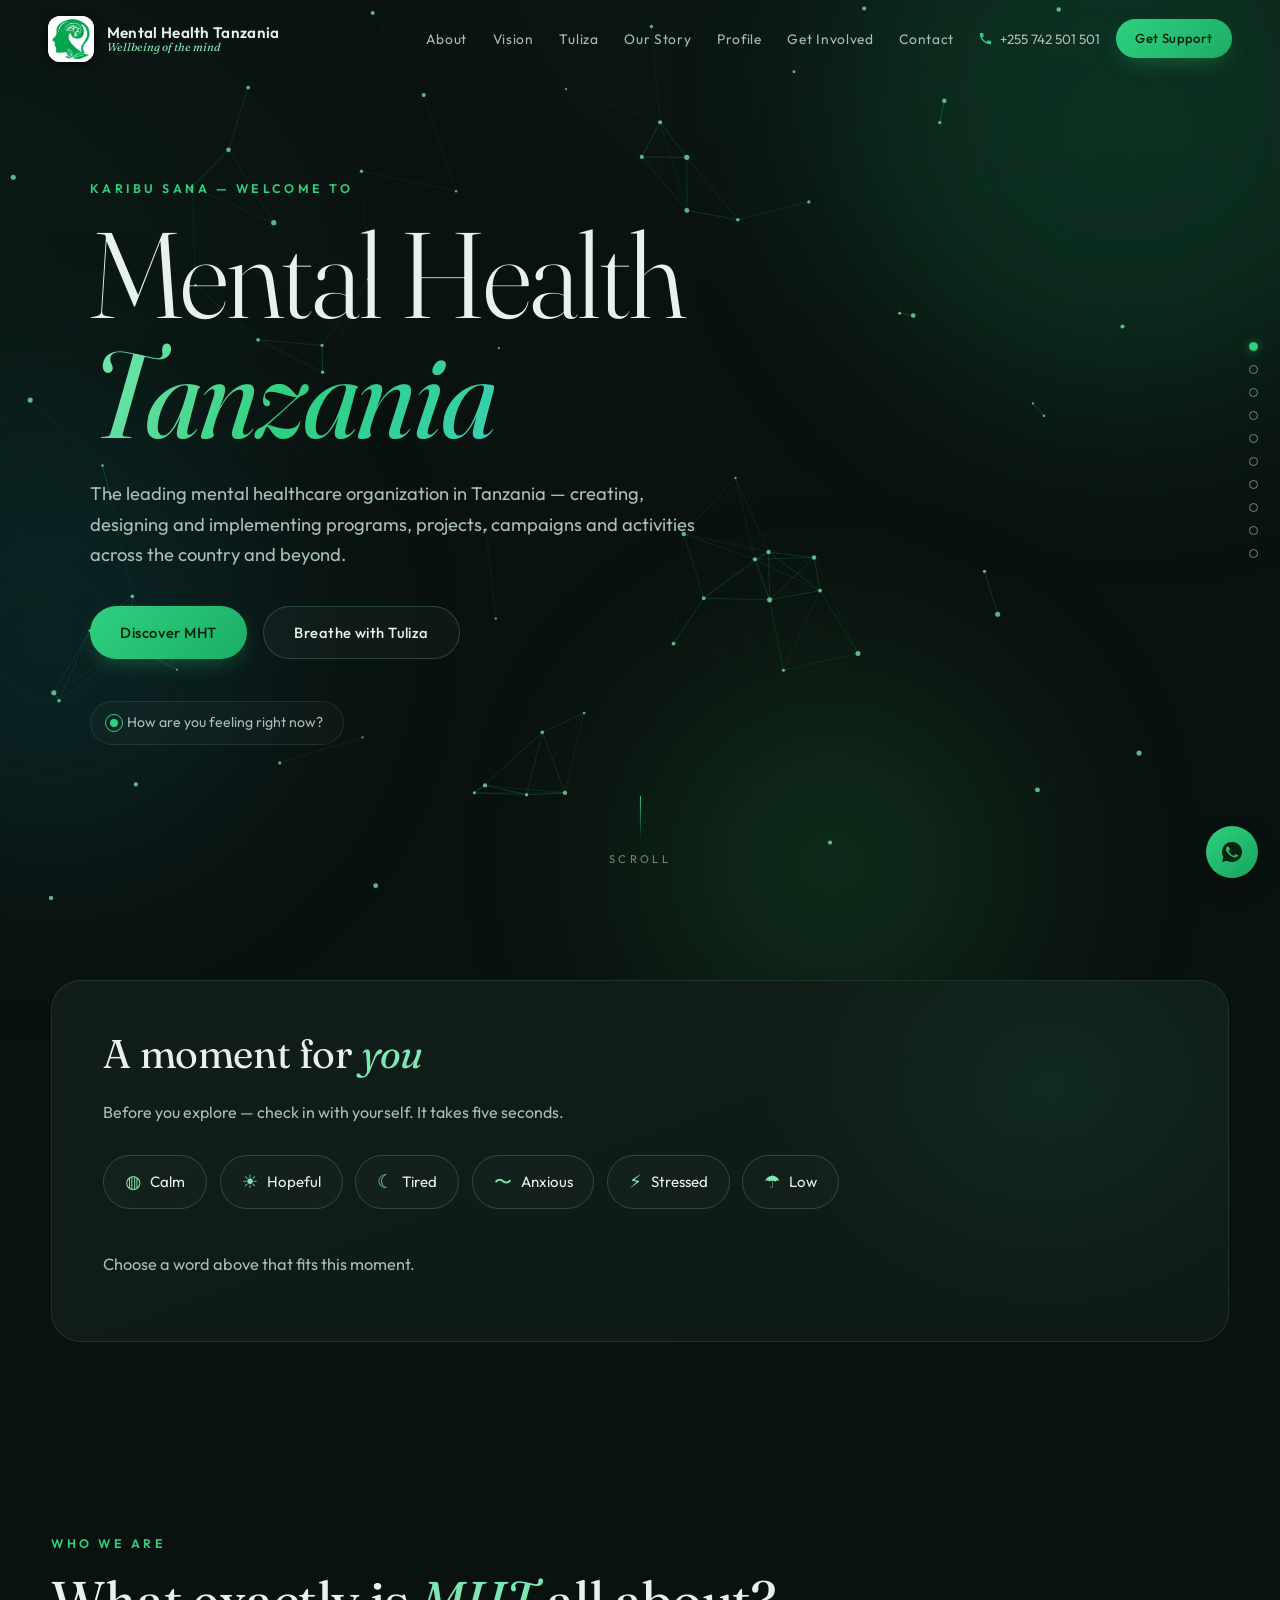
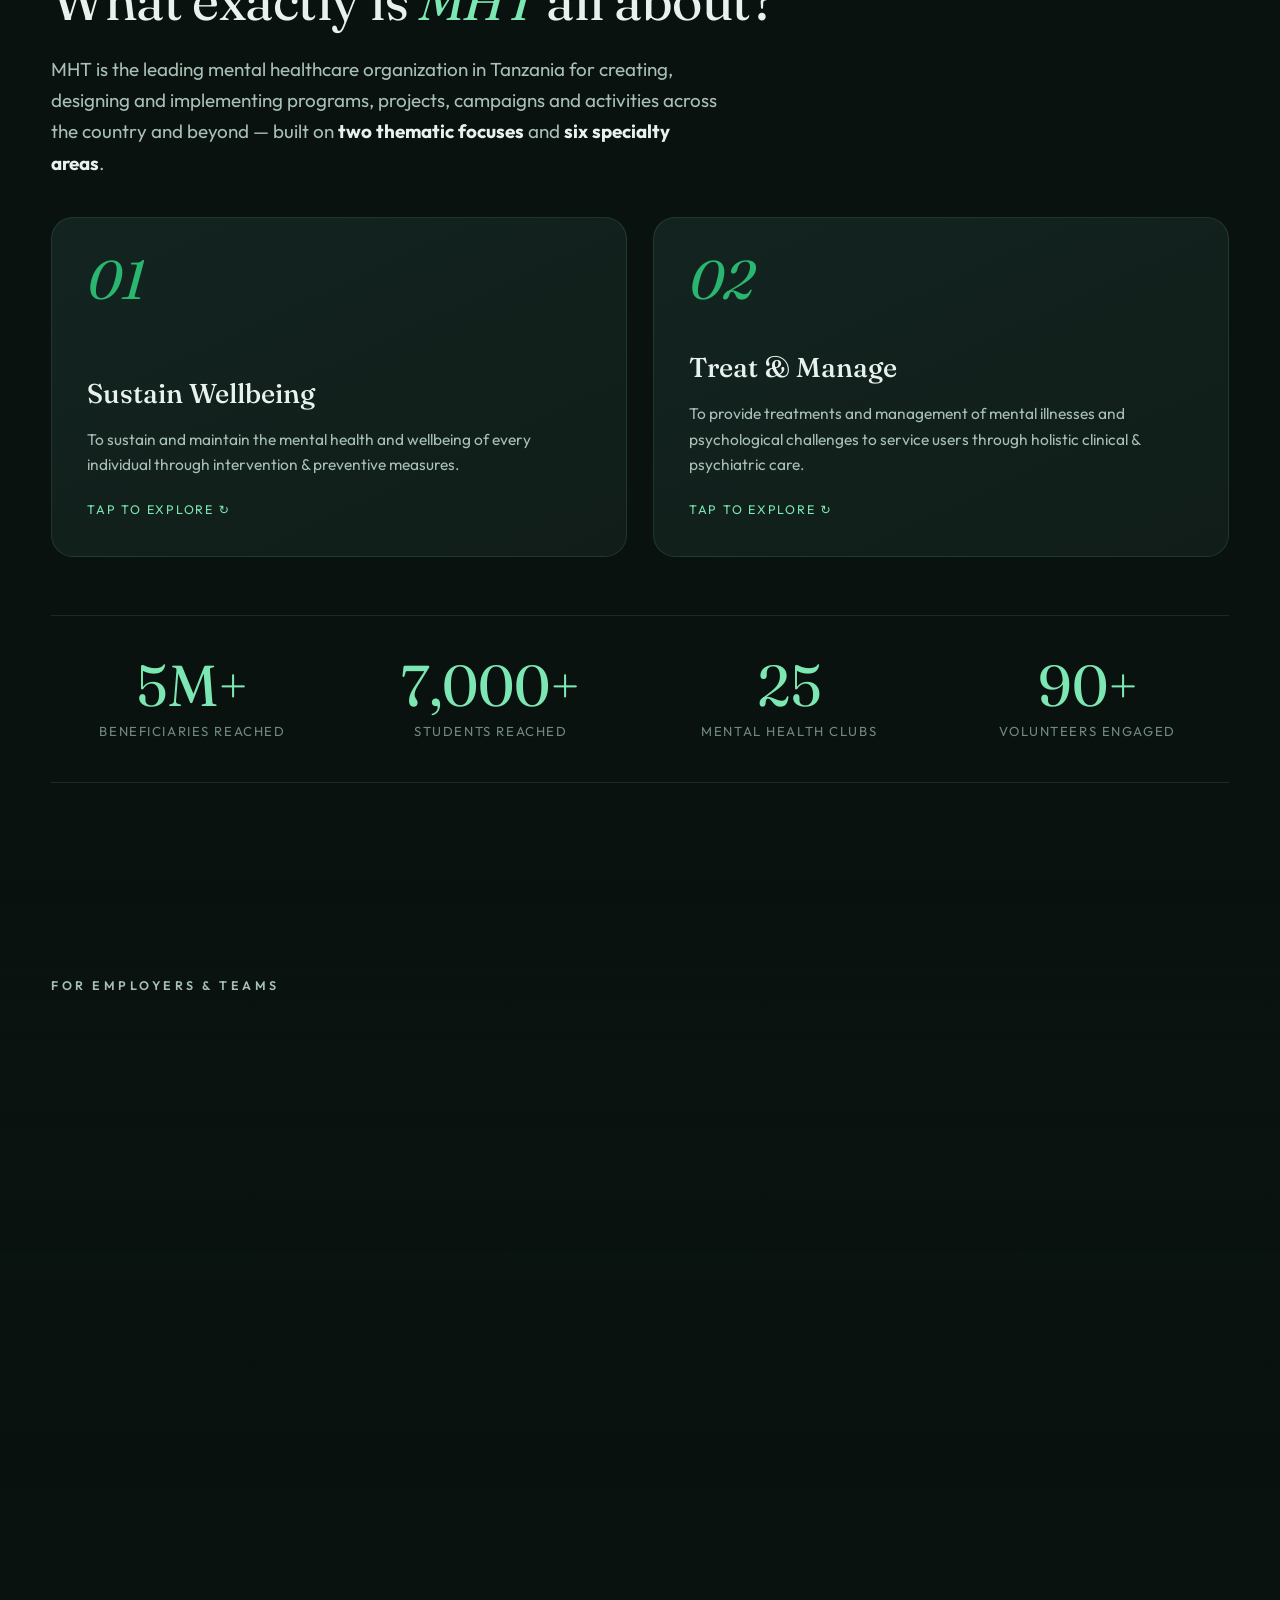
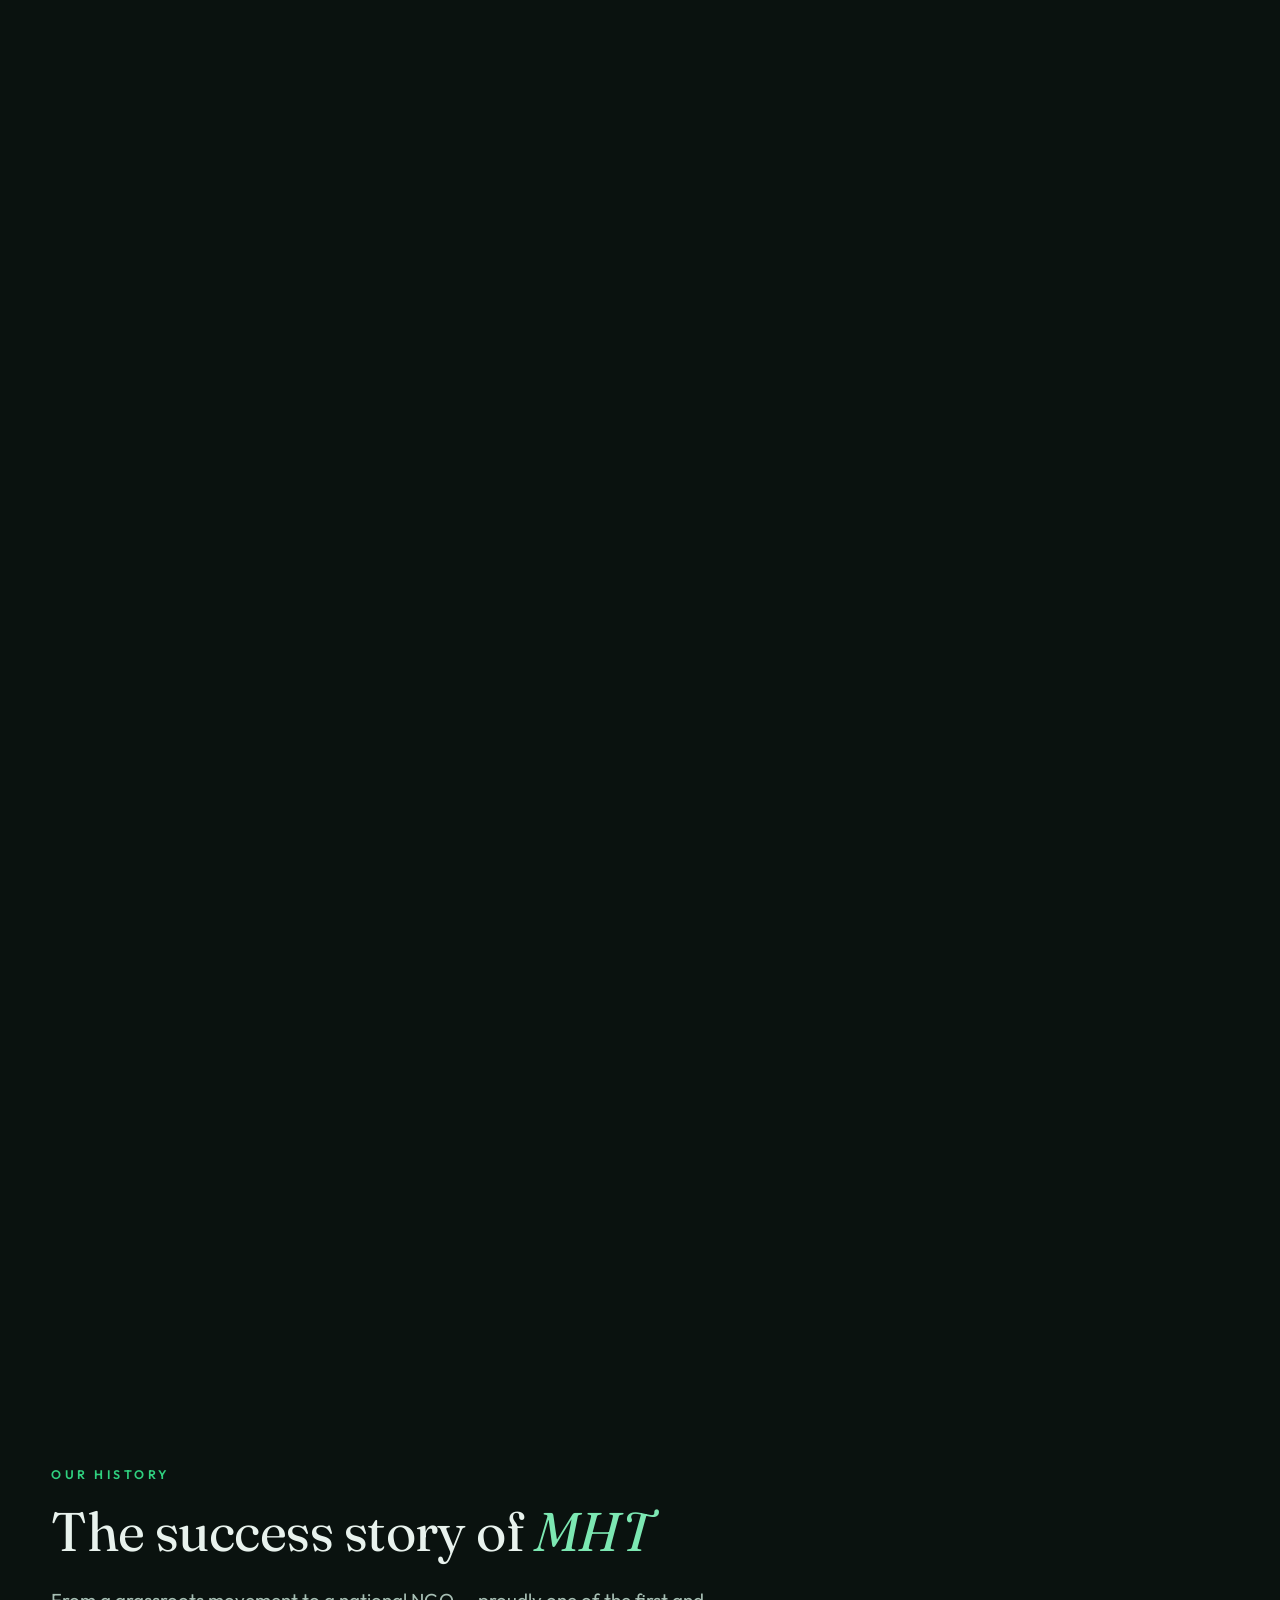
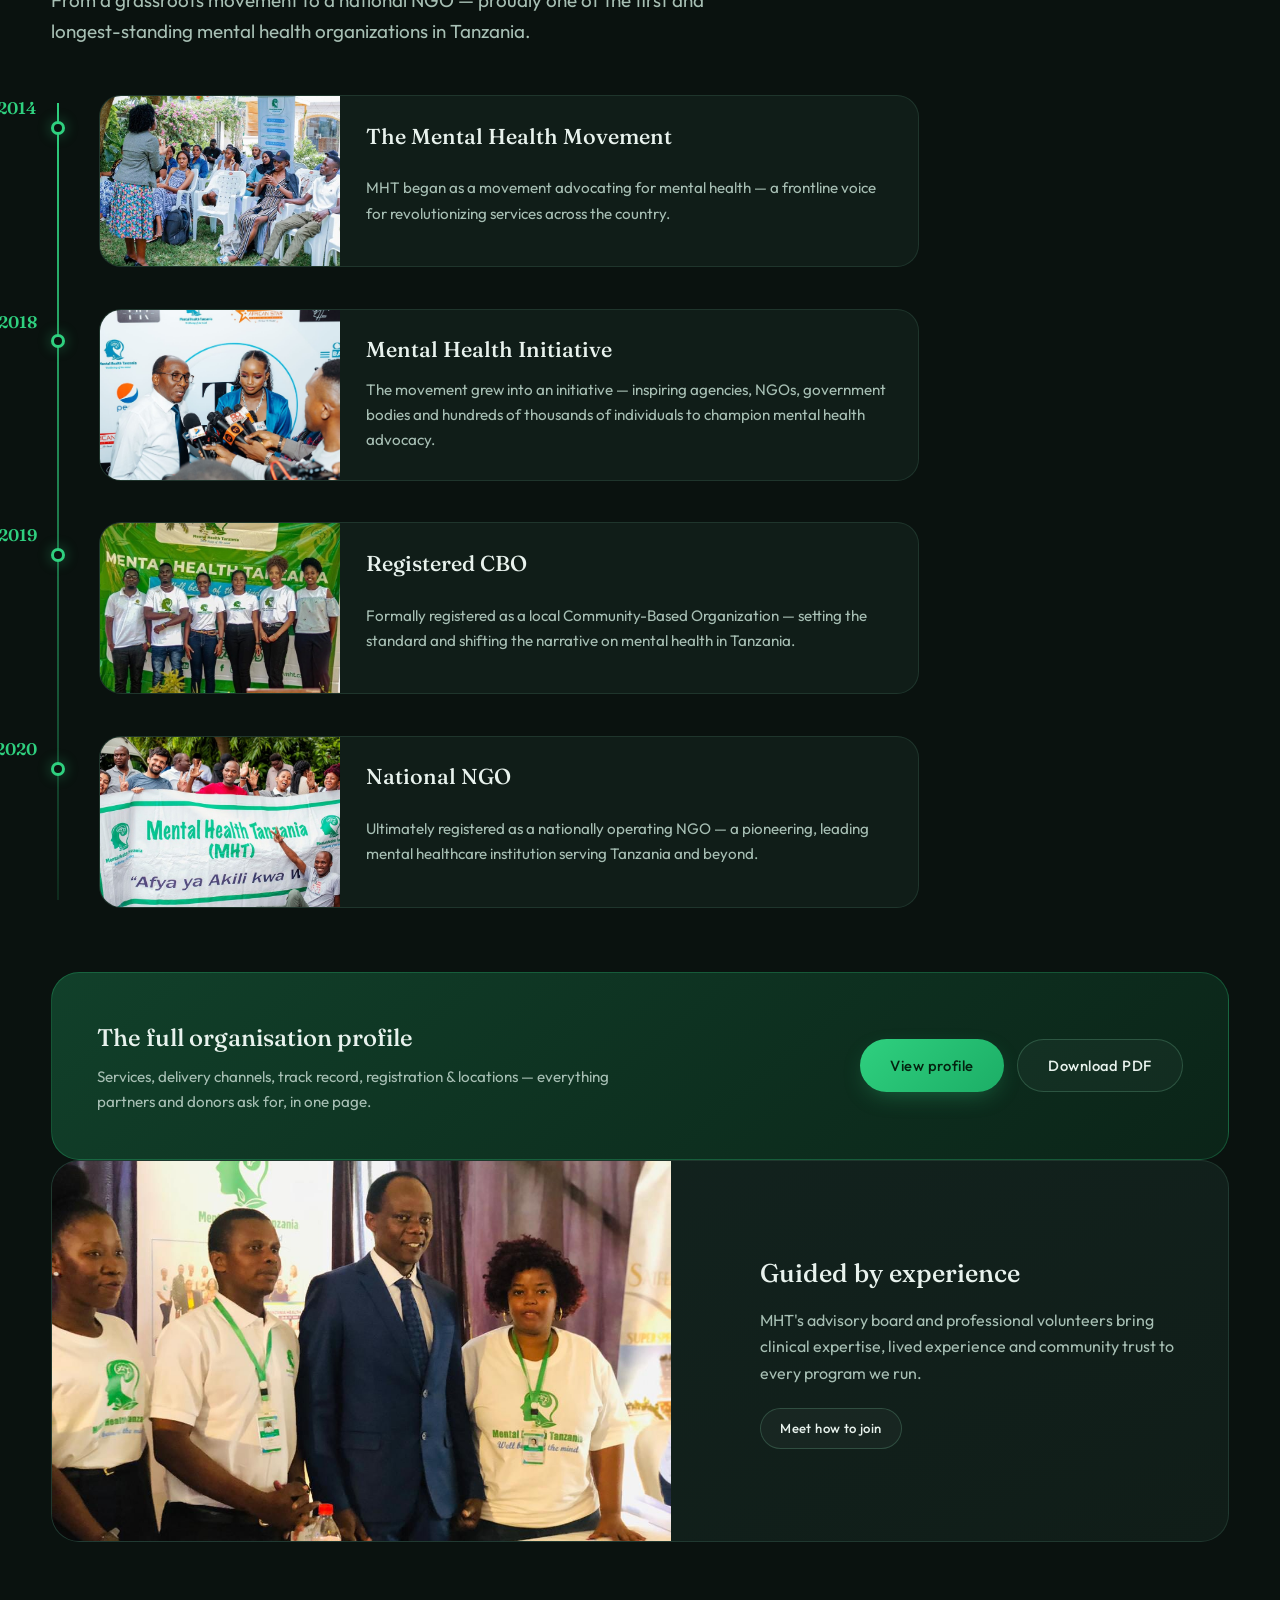
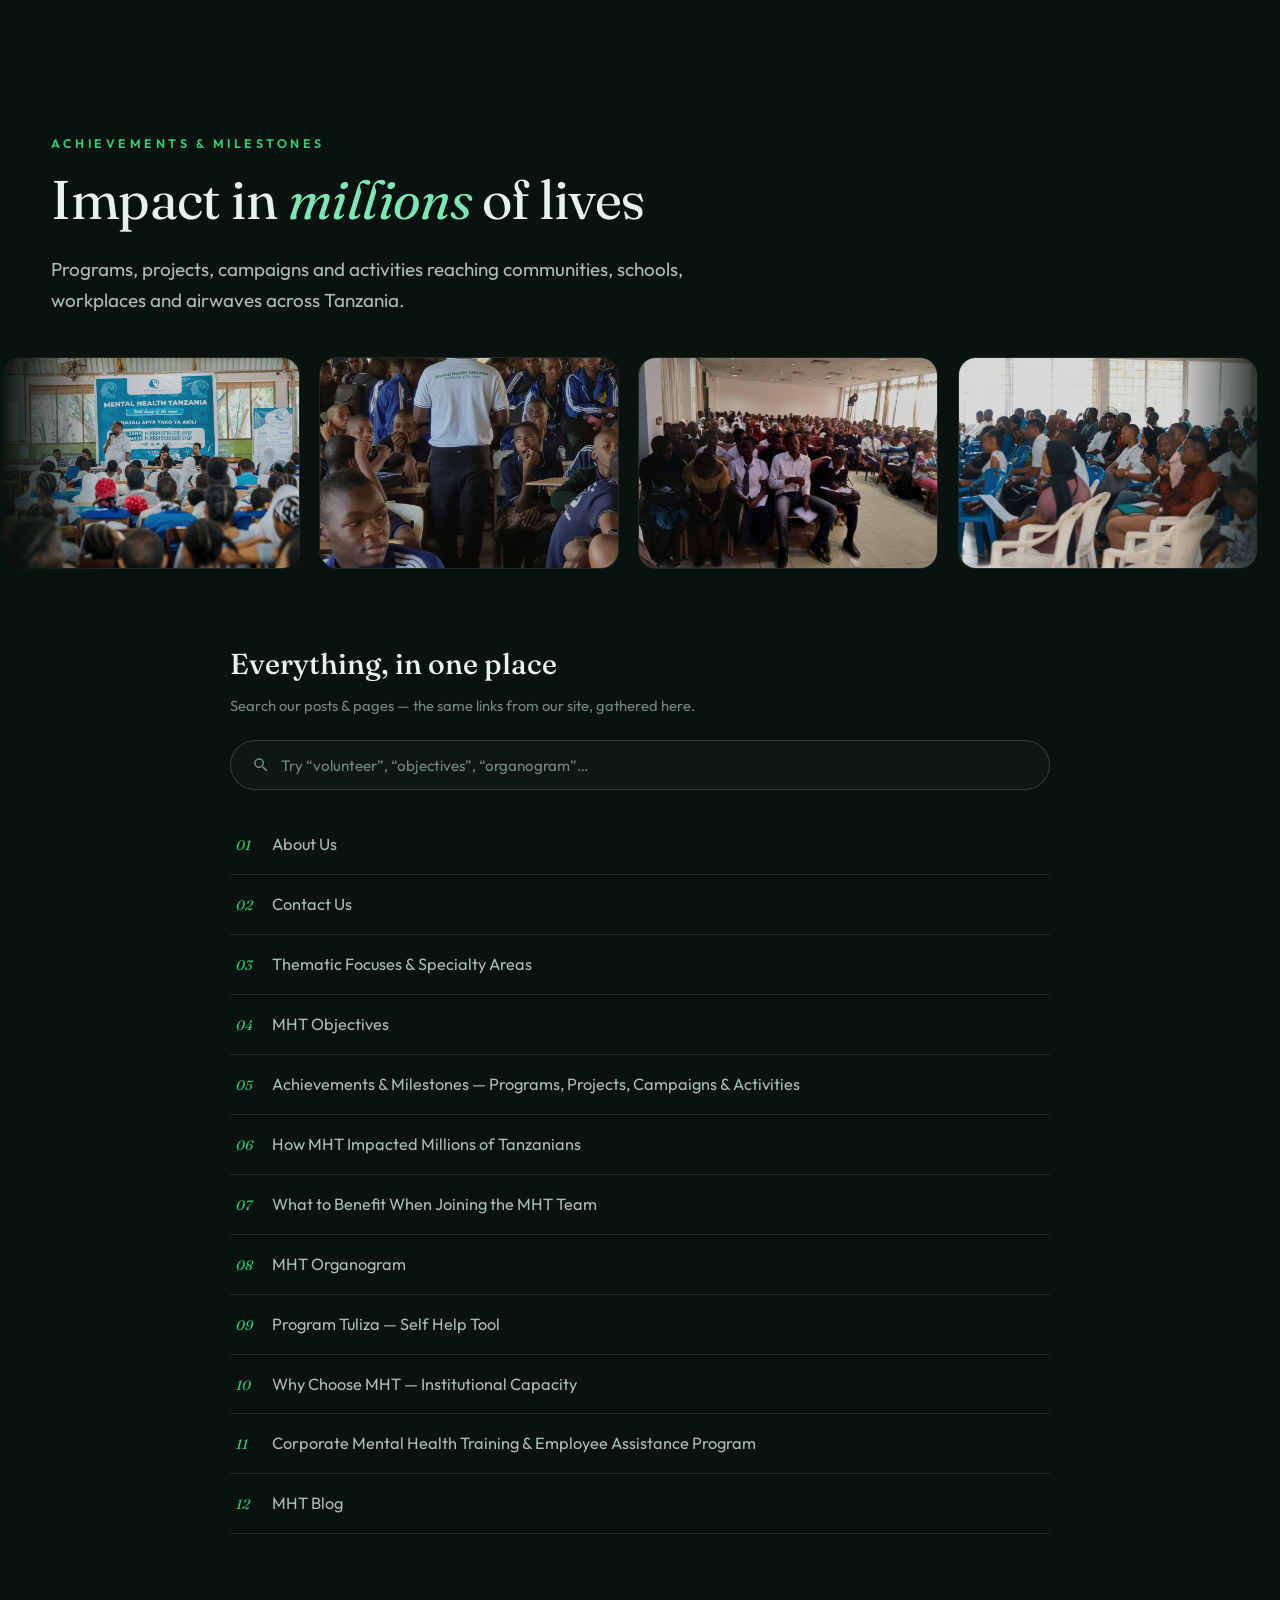
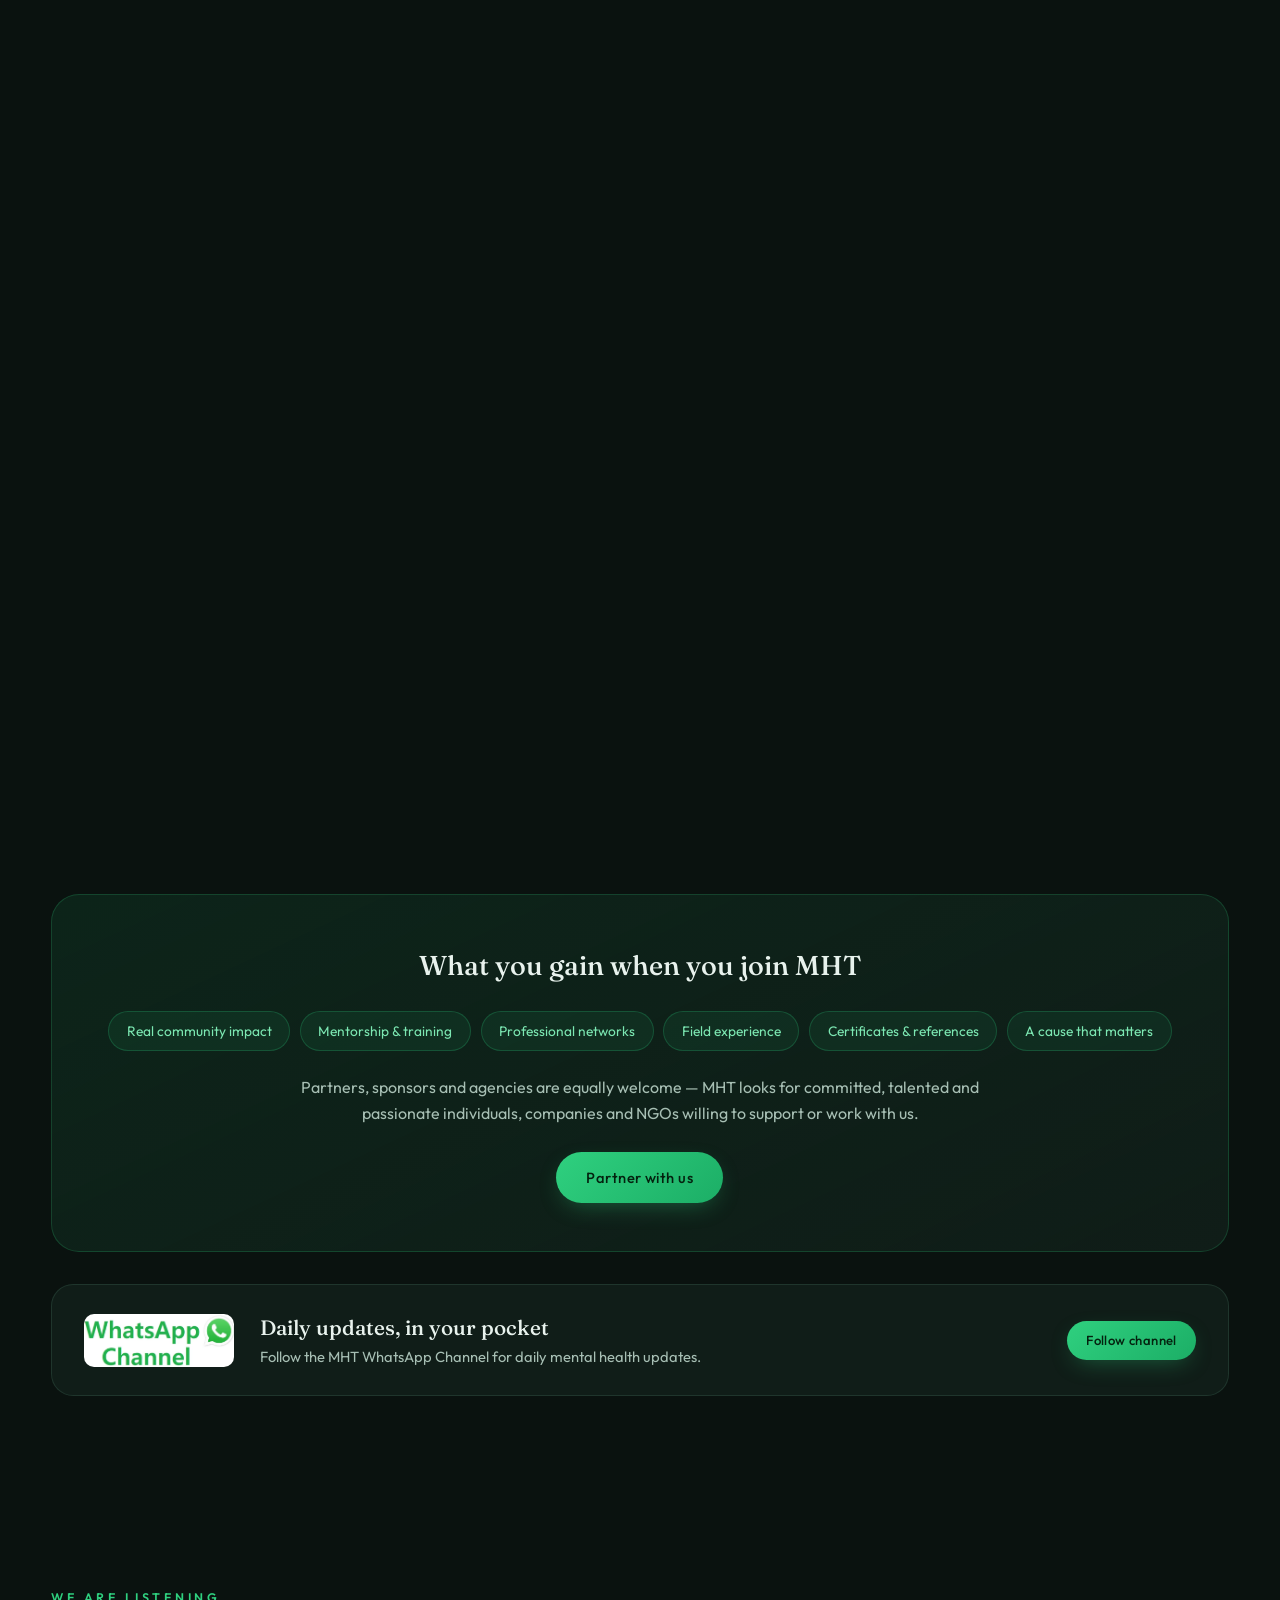
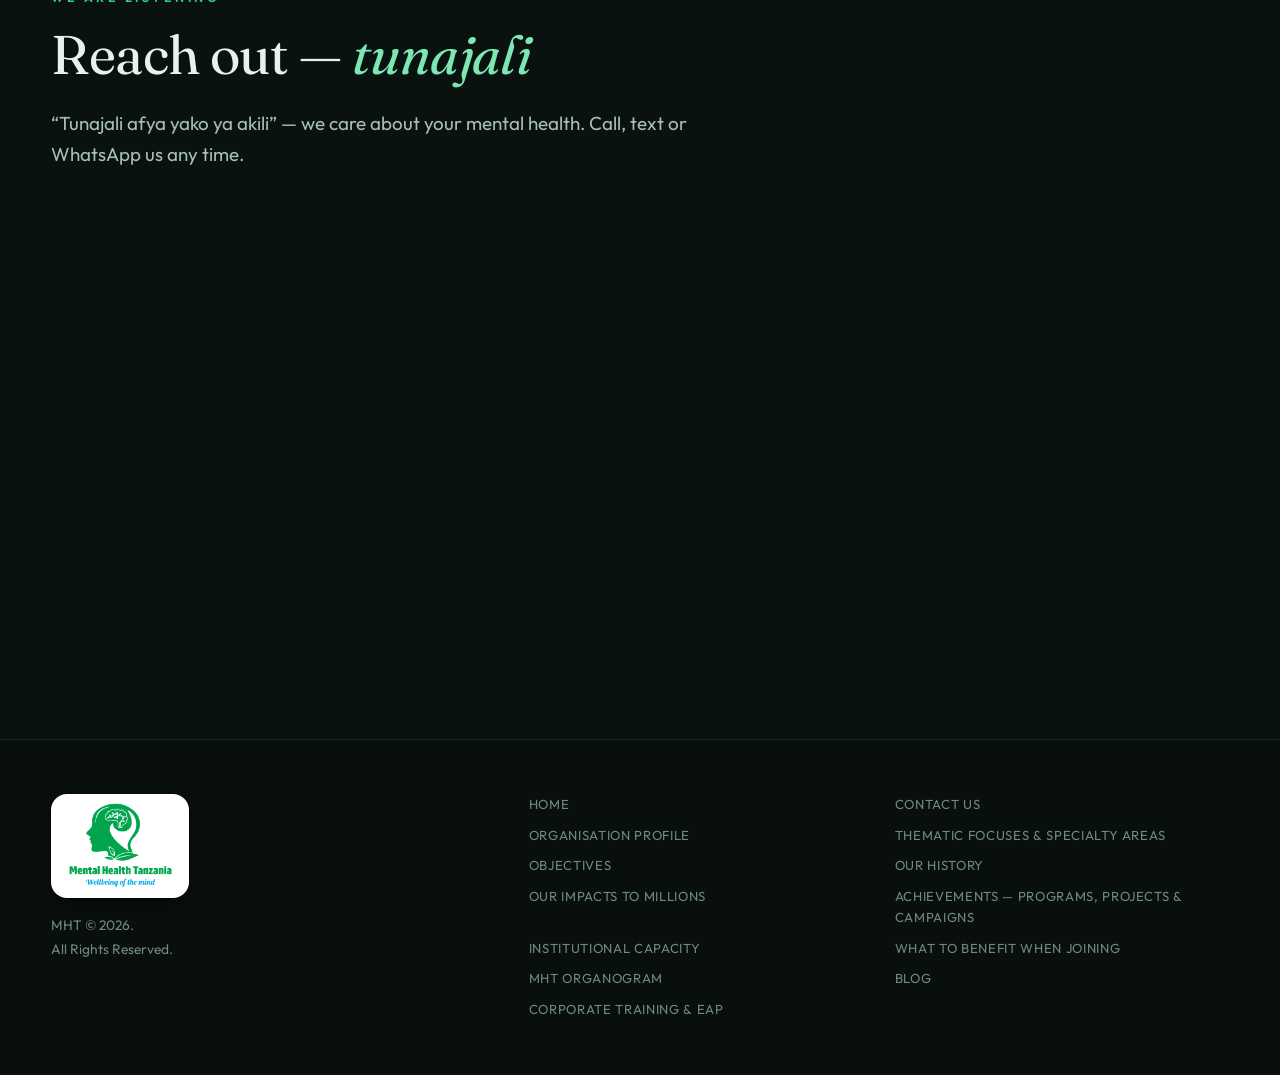
==== commit a5d0ef94: "Add organisation profile page and real MHT data New profile.html built from the company profile PDF:" ====
--- a/index.html
+++ b/index.html
@@ -52,6 +52,7 @@
     <a href="#vmo">Vision</a>
     <a href="#tuliza">Tuliza</a>
     <a href="#story">Our Story</a>
+    <a href="profile.html">Profile</a>
     <a href="#join">Get Involved</a>
     <a href="#contact">Contact</a>
   </nav>
@@ -165,10 +166,10 @@
     </div>
 
     <div class="stats reveal">
-      <div class="stat"><span class="stat-n" data-count="2">0</span><span class="stat-l">Thematic focuses</span></div>
-      <div class="stat"><span class="stat-n" data-count="6">0</span><span class="stat-l">Specialty areas</span></div>
-      <div class="stat"><span class="stat-n" data-count="100" data-suffix="%">0</span><span class="stat-l">Volunteer-powered</span></div>
-      <div class="stat"><span class="stat-n" data-count="1000000" data-compact="1">0</span><span class="stat-l">Lives impacted</span></div>
+      <div class="stat"><span class="stat-n" data-count="5000000" data-compact="1">0</span><span class="stat-l">Beneficiaries reached</span></div>
+      <div class="stat"><span class="stat-n" data-count="7000" data-suffix="+">0</span><span class="stat-l">Students reached</span></div>
+      <div class="stat"><span class="stat-n" data-count="25">0</span><span class="stat-l">Mental health clubs</span></div>
+      <div class="stat"><span class="stat-n" data-count="90" data-suffix="+">0</span><span class="stat-l">Volunteers engaged</span></div>
     </div>
   </div>
 </section>
@@ -241,10 +242,15 @@
       </div>
       <div class="vmo-panel" id="panel-objectives" role="tabpanel" hidden>
         <span class="vmo-mark">”</span>
-        <p>We're always aiming at impact: advancing psychoeducation and awareness, building capacity through
-          training and mentorship, expanding community psychosocial support, driving mental health
-          research, and delivering screening, psychotherapy, counselling and Tele-Mental Health services
-          to every Tanzanian who needs them.</p>
+        <p>We're always aiming at six priorities:</p>
+        <ol class="obj-list">
+          <li>Promoting &amp; advocating mental healthcare systems in Tanzania</li>
+          <li>Mental health awareness &amp; psychoeducation</li>
+          <li>Mental health research</li>
+          <li>Clinical &amp; psychiatric services — psychotherapy, counselling, screening &amp; assessments</li>
+          <li>Community psychological &amp; psychosocial support</li>
+          <li>Consultation, training, coaching &amp; mentorship programs</li>
+        </ol>
       </div>
     </div>
   </div>
@@ -303,36 +309,61 @@
   <div class="wrap">
     <p class="eyebrow reveal">Our history</p>
     <h2 class="h-serif reveal">The success story of <em>MHT</em></h2>
-    <p class="lead reveal">Pioneering the advocacy for transformation of mental healthcare in Tanzania —
-      proudly one of the first and longest-standing mental health organizations in the country.</p>
+    <p class="lead reveal">From a grassroots movement to a national NGO — proudly one of the first and
+      longest-standing mental health organizations in Tanzania.</p>
 
     <div class="timeline" id="timeline">
       <div class="tl-item reveal">
         <div class="tl-dot"></div>
+        <span class="tl-year">2014</span>
         <div class="tl-card">
-          <img src="assets/advocacy-podium.jpg" alt="MHT advocate speaking at a podium" loading="lazy" />
-          <h3>Frontline advocacy</h3>
-          <p>Serving as a leading advocate — a frontline organization — for revolutionizing mental health
+          <img src="assets/prof-community-talk.jpg" alt="Early community mental health gathering" loading="lazy" />
+          <h3>The Mental Health Movement</h3>
+          <p>MHT began as a movement advocating for mental health — a frontline voice for revolutionizing
             services across the country.</p>
         </div>
       </div>
       <div class="tl-item reveal">
         <div class="tl-dot"></div>
+        <span class="tl-year">2018</span>
         <div class="tl-card">
           <img src="assets/press.jpg" alt="MHT press interview with media microphones" loading="lazy" />
-          <h3>A national voice</h3>
-          <p>Inspiring, influencing and acting as a role model to hundreds of agencies, NGOs, government
-            bodies and hundreds of thousands of individuals championing mental health advocacy.</p>
+          <h3>Mental Health Initiative</h3>
+          <p>The movement grew into an initiative — inspiring agencies, NGOs, government bodies and hundreds
+            of thousands of individuals to champion mental health advocacy.</p>
         </div>
       </div>
       <div class="tl-item reveal">
         <div class="tl-dot"></div>
+        <span class="tl-year">2019</span>
         <div class="tl-card">
           <img src="assets/team-banner.jpg" alt="MHT team posing in front of a Mental Health Tanzania banner" loading="lazy" />
-          <h3>Shifting the narrative</h3>
-          <p>Setting the standard and motivating other mental health stakeholders to transform how Tanzania
-            talks about — and treats — the mind.</p>
-        </div>
+          <h3>Registered CBO</h3>
+          <p>Formally registered as a local Community-Based Organization — setting the standard and shifting
+            the narrative on mental health in Tanzania.</p>
+        </div>
+      </div>
+      <div class="tl-item reveal">
+        <div class="tl-dot"></div>
+        <span class="tl-year">2020</span>
+        <div class="tl-card">
+          <img src="assets/prof-banner.jpg" alt="MHT team holding an Afya ya Akili kwa Wote banner" loading="lazy" />
+          <h3>National NGO</h3>
+          <p>Ultimately registered as a nationally operating NGO — a pioneering, leading mental healthcare
+            institution serving Tanzania and beyond.</p>
+        </div>
+      </div>
+    </div>
+
+    <div class="profile-cta reveal">
+      <div>
+        <h3>The full organisation profile</h3>
+        <p>Services, delivery channels, track record, registration &amp; locations — everything partners and
+          donors ask for, in one page.</p>
+      </div>
+      <div class="profile-cta-btns">
+        <a class="btn btn-solid" href="profile.html" data-magnet>View profile</a>
+        <a class="btn btn-ghost" href="assets/MHT-Organisation-Profile.pdf" download>Download PDF</a>
       </div>
     </div>
 
@@ -462,6 +493,10 @@
     <h2 class="h-serif reveal">Reach out — <em>tunajali</em></h2>
     <p class="lead reveal">“Tunajali afya yako ya akili” — we care about your mental health.
       Call, text or WhatsApp us any time.</p>
+    <div class="loc-strip reveal">
+      <span class="loc">Dar es Salaam</span><span class="loc">Arusha</span><span class="loc">Mwanza</span><span class="loc">Dodoma</span>
+      <span class="loc loc-wide">+ Tele-mental health, countrywide</span>
+    </div>
     <div class="contact-grid">
       <a class="contact-card reveal" href="tel:+255742501501" data-tilt>
         <span class="cc-label">Call / Text / WhatsApp</span>
@@ -479,6 +514,14 @@
         <span class="cc-label">Fastest reply</span>
         <span class="cc-num">Click to WhatsApp →</span>
       </a>
+      <a class="contact-card reveal" href="mailto:care@mht.care" data-tilt>
+        <span class="cc-label">Email us</span>
+        <span class="cc-num cc-mail">care@mht.care</span>
+      </a>
+      <a class="contact-card reveal" href="mailto:info@mht.care" data-tilt>
+        <span class="cc-label">Enquiries</span>
+        <span class="cc-num cc-mail">info@mht.care</span>
+      </a>
     </div>
     <div class="socials reveal">
       <a href="https://mht.care" target="_blank" rel="noopener" aria-label="X / Twitter"><svg viewBox="0 0 24 24"><path d="M18.9 2H22l-6.8 7.8L23 22h-6.3l-4.9-6.4L6.2 22H3l7.3-8.3L2.4 2h6.4l4.4 5.9L18.9 2zm-1.1 18h1.7L7.1 3.9H5.3L17.8 20z"/></svg></a>
@@ -499,7 +542,7 @@
       <p>MHT © 2026.<br>All Rights Reserved.</p>
     </div>
     <nav class="foot-links" aria-label="Footer">
-      <a href="#home">Home</a><a href="#contact">Contact Us</a><a href="#about">Thematic Focuses &amp; Specialty Areas</a>
+      <a href="#home">Home</a><a href="#contact">Contact Us</a><a href="profile.html">Organisation Profile</a><a href="#about">Thematic Focuses &amp; Specialty Areas</a>
       <a href="#vmo">Objectives</a><a href="#story">Our History</a><a href="#impact">Our Impacts to Millions</a>
       <a href="#impact">Achievements — Programs, Projects &amp; Campaigns</a><a href="#join">Institutional Capacity</a>
       <a href="#join">What to Benefit When Joining</a><a href="https://mht.care" target="_blank" rel="noopener">MHT Organogram</a>
--- a/styles.css
+++ b/styles.css
@@ -439,6 +439,146 @@
 .cursor.big span{transform:scale(2.6);opacity:.5}
 @media(hover:hover) and (pointer:fine){.cursor{display:block}}
 
+/* ---------- objectives list ---------- */
+.obj-list{list-style:none;counter-reset:obj;display:grid;gap:.9rem;margin-top:1.6rem;max-width:60ch}
+.obj-list li{counter-increment:obj;position:relative;padding-left:3rem;
+  font-size:clamp(1rem,1.6vw,1.15rem);color:var(--ink)}
+.obj-list li::before{content:counter(obj,decimal-leading-zero);position:absolute;left:0;top:.05em;
+  font-family:var(--font-serif);font-style:italic;color:var(--green);font-size:1.25rem}
+
+/* ---------- timeline year ---------- */
+.tl-year{position:absolute;left:calc(-1 * clamp(1.4rem,4vw,3rem));top:0;
+  font-family:var(--font-serif);font-weight:600;font-size:1.05rem;color:var(--green);
+  transform:translateX(calc(-100% - 14px))}
+@media(max-width:760px){.tl-year{transform:none;top:-1.6rem;left:0;font-size:.9rem}}
+
+/* ---------- profile cta banner ---------- */
+.profile-cta{display:flex;align-items:center;justify-content:space-between;gap:2rem;flex-wrap:wrap;
+  background:linear-gradient(140deg,#11402a,#0b2418);border:1px solid #2fd07f44;
+  border-radius:calc(var(--radius) + 6px);padding:clamp(1.8rem,4vw,2.8rem);margin-top:1rem}
+.profile-cta h3{font-family:var(--font-serif);font-weight:500;font-size:1.5rem;margin-bottom:.4rem}
+.profile-cta p{color:var(--ink-dim);max-width:52ch;font-size:.95rem}
+.profile-cta-btns{display:flex;gap:.8rem;flex-wrap:wrap}
+
+/* ---------- locations strip ---------- */
+.loc-strip{display:flex;flex-wrap:wrap;gap:.6rem;margin-bottom:2.2rem}
+.loc{padding:.45rem 1.1rem;border-radius:999px;border:1px solid var(--line2);
+  font-size:.84rem;color:var(--ink-dim);background:#ffffff05;letter-spacing:.03em}
+.loc-wide{border-color:#2fd07f55;color:var(--green-soft);background:#2fd07f10}
+.cc-mail{font-size:1.05rem;word-break:break-all}
+
+/* ============================================================
+   PROFILE PAGE
+   ============================================================ */
+.page-hero{position:relative;padding:calc(var(--head-h) + 7vh) 0 6vh;overflow:hidden}
+.page-hero .hero-title{font-size:clamp(2.6rem,6.5vw,5rem)}
+.page-hero .lead{margin-bottom:2rem}
+.dl-row{display:flex;gap:1rem;flex-wrap:wrap}
+
+/* two-col generic */
+.split{display:grid;grid-template-columns:1fr 1fr;gap:clamp(2rem,5vw,4.5rem);align-items:center}
+@media(max-width:860px){.split{grid-template-columns:1fr}}
+.split figure{border-radius:var(--radius);overflow:hidden;border:1px solid var(--line)}
+.split img{width:100%;height:100%;object-fit:cover;min-height:280px;max-height:440px}
+
+/* objectives grid */
+.obj-grid{display:grid;grid-template-columns:repeat(auto-fit,minmax(300px,1fr));gap:1.2rem}
+.obj-card{background:var(--panel);border:1px solid var(--line);border-radius:var(--radius);
+  padding:1.8rem;position:relative;overflow:hidden;transition:.3s}
+.obj-card:hover{border-color:var(--line2);transform:translateY(-4px)}
+.obj-card::before{content:attr(data-n);position:absolute;top:-.6rem;right:.6rem;
+  font-family:var(--font-serif);font-style:italic;font-size:4.4rem;color:var(--green);opacity:.14;line-height:1}
+.obj-card h3{font-family:var(--font-serif);font-weight:500;font-size:1.18rem;margin-bottom:.5rem;max-width:85%}
+.obj-card p{color:var(--ink-dim);font-size:.92rem}
+
+/* services grid */
+.svc-grid{display:grid;grid-template-columns:repeat(auto-fit,minmax(290px,1fr));gap:1.4rem}
+.svc-card{background:linear-gradient(155deg,var(--panel2),var(--panel));border:1px solid var(--line);
+  border-radius:var(--radius);padding:2rem;transition:.3s;position:relative}
+.svc-card:hover{border-color:var(--green);transform:translateY(-5px);box-shadow:0 24px 50px -20px #000b}
+.svc-icn{display:grid;place-items:center;width:46px;height:46px;border-radius:14px;
+  background:#2fd07f16;border:1px solid #2fd07f33;margin-bottom:1.2rem}
+.svc-icn svg{width:22px;height:22px;fill:var(--green)}
+.svc-card h3{font-family:var(--font-serif);font-weight:500;font-size:1.25rem;margin-bottom:.5rem}
+.svc-card p{color:var(--ink-dim);font-size:.93rem}
+
+/* chips cloud */
+.chip-cloud{display:flex;flex-wrap:wrap;gap:.7rem}
+.chip-cloud span{padding:.6rem 1.3rem;border-radius:999px;background:var(--panel);
+  border:1px solid var(--line2);font-size:.92rem;color:var(--ink-dim);transition:.25s}
+.chip-cloud span:hover{border-color:var(--green);color:var(--ink);transform:translateY(-2px)}
+
+/* serve grid */
+.serve-grid{display:grid;grid-template-columns:repeat(auto-fit,minmax(200px,1fr));gap:1rem}
+.serve-card{background:var(--panel);border:1px solid var(--line);border-radius:18px;
+  padding:1.4rem;text-align:center;transition:.3s}
+.serve-card:hover{border-color:var(--green);transform:translateY(-3px)}
+.serve-card i{display:block;font-style:normal;font-size:1.6rem;margin-bottom:.5rem;color:var(--green-soft)}
+.serve-card span{font-size:.92rem;color:var(--ink-dim)}
+.serve-note{margin-top:1.6rem;padding:1.3rem 1.6rem;border-radius:18px;background:#2fd07f10;
+  border:1px solid #2fd07f33;color:var(--green-soft);font-size:.95rem;text-align:center}
+
+/* trust */
+.trust-grid{display:grid;grid-template-columns:repeat(auto-fit,minmax(260px,1fr));gap:1.2rem}
+.trust-card{background:var(--panel);border:1px solid var(--line);border-radius:var(--radius);padding:1.7rem}
+.trust-card h4{font-family:var(--font-serif);font-weight:500;font-size:1.1rem;margin-bottom:.8rem;color:var(--green-soft)}
+.trust-card ul{list-style:none;display:flex;flex-direction:column;gap:.5rem}
+.trust-card li{position:relative;padding-left:1.4rem;color:var(--ink-dim);font-size:.92rem}
+.trust-card li::before{content:"✓";position:absolute;left:0;color:var(--green);font-weight:700}
+.trust-card li b{color:var(--ink);font-weight:600}
+
+/* track record counters */
+.record-grid{display:grid;grid-template-columns:repeat(auto-fit,minmax(180px,1fr));gap:1.1rem}
+.record{background:var(--panel);border:1px solid var(--line);border-radius:18px;
+  padding:1.5rem 1.3rem;text-align:center;transition:.3s}
+.record:hover{border-color:var(--green);transform:translateY(-3px)}
+.record .stat-n{font-size:clamp(1.9rem,3.4vw,2.6rem)}
+.record .stat-l{font-size:.72rem}
+
+/* prevent detect treat sustain */
+.pdts{display:grid;grid-template-columns:repeat(auto-fit,minmax(210px,1fr));gap:1.1rem;counter-reset:p}
+.pdts div{position:relative;background:var(--panel);border:1px solid var(--line);border-radius:18px;
+  padding:2.2rem 1.4rem 1.4rem;overflow:hidden}
+.pdts div::before{content:counter(p,decimal-leading-zero);counter-increment:p;position:absolute;
+  top:.6rem;left:1.2rem;font-family:var(--font-serif);font-style:italic;font-size:2.6rem;color:var(--green);opacity:.5}
+.pdts div::after{content:"";position:absolute;top:0;left:0;right:0;height:3px;
+  background:linear-gradient(90deg,var(--green),transparent)}
+.pdts h4{font-family:var(--font-serif);font-weight:500;font-size:1.25rem;margin-bottom:.3rem;text-align:right}
+.pdts p{color:var(--ink-dim);font-size:.88rem;text-align:right}
+
+/* locations */
+.loc-grid{display:grid;grid-template-columns:repeat(auto-fit,minmax(200px,1fr));gap:1.1rem}
+.loc-card{background:var(--panel);border:1px solid var(--line);border-radius:18px;
+  padding:1.6rem;text-align:center;transition:.3s}
+.loc-card:hover{border-color:var(--green);transform:translateY(-3px)}
+.loc-card .pin{display:inline-grid;place-items:center;width:40px;height:40px;border-radius:50%;
+  background:#2fd07f16;border:1px solid #2fd07f33;margin-bottom:.7rem}
+.loc-card .pin svg{width:18px;height:18px;fill:var(--green)}
+.loc-card h4{font-family:var(--font-serif);font-weight:500;font-size:1.15rem}
+.loc-card p{color:var(--ink-mute);font-size:.82rem}
+.loc-card.tele{grid-column:1/-1;background:linear-gradient(140deg,#11402a66,var(--panel));border-color:#2fd07f3a}
+.loc-card.tele h4{font-size:1.3rem}
+
+/* biodata table */
+.bio{background:linear-gradient(155deg,var(--panel2),var(--panel));border:1px solid var(--line);
+  border-radius:calc(var(--radius) + 6px);overflow:hidden;max-width:860px}
+.bio-row{display:grid;grid-template-columns:220px 1fr;border-bottom:1px solid var(--line)}
+.bio-row:last-child{border-bottom:0}
+.bio-row dt{padding:1rem 1.6rem;font-size:.78rem;letter-spacing:.14em;text-transform:uppercase;
+  color:var(--ink-mute);display:flex;align-items:center}
+.bio-row dd{padding:1rem 1.6rem;color:var(--ink);font-size:.97rem}
+.bio-row dd a{color:var(--green-soft)}
+@media(max-width:600px){.bio-row{grid-template-columns:1fr}.bio-row dt{padding-bottom:.2rem}.bio-row dd{padding-top:.2rem}}
+
+/* profile page sub-nav */
+.page-tabs{position:sticky;top:64px;z-index:120;display:flex;gap:.5rem;overflow-x:auto;
+  padding:.7rem 4vw;margin:0 -4vw;background:#0a120fcc;backdrop-filter:blur(12px);
+  border-block:1px solid var(--line);scrollbar-width:none}
+.page-tabs::-webkit-scrollbar{display:none}
+.page-tabs a{flex:0 0 auto;padding:.45rem 1.1rem;border-radius:999px;border:1px solid var(--line2);
+  font-size:.8rem;color:var(--ink-dim);letter-spacing:.04em;white-space:nowrap;transition:.25s}
+.page-tabs a:hover,.page-tabs a.active{background:var(--green);border-color:var(--green);color:#04220f;font-weight:500}
+
 /* ---------- reduce motion ---------- */
 @media(prefers-reduced-motion:reduce){
   html{scroll-behavior:auto}
